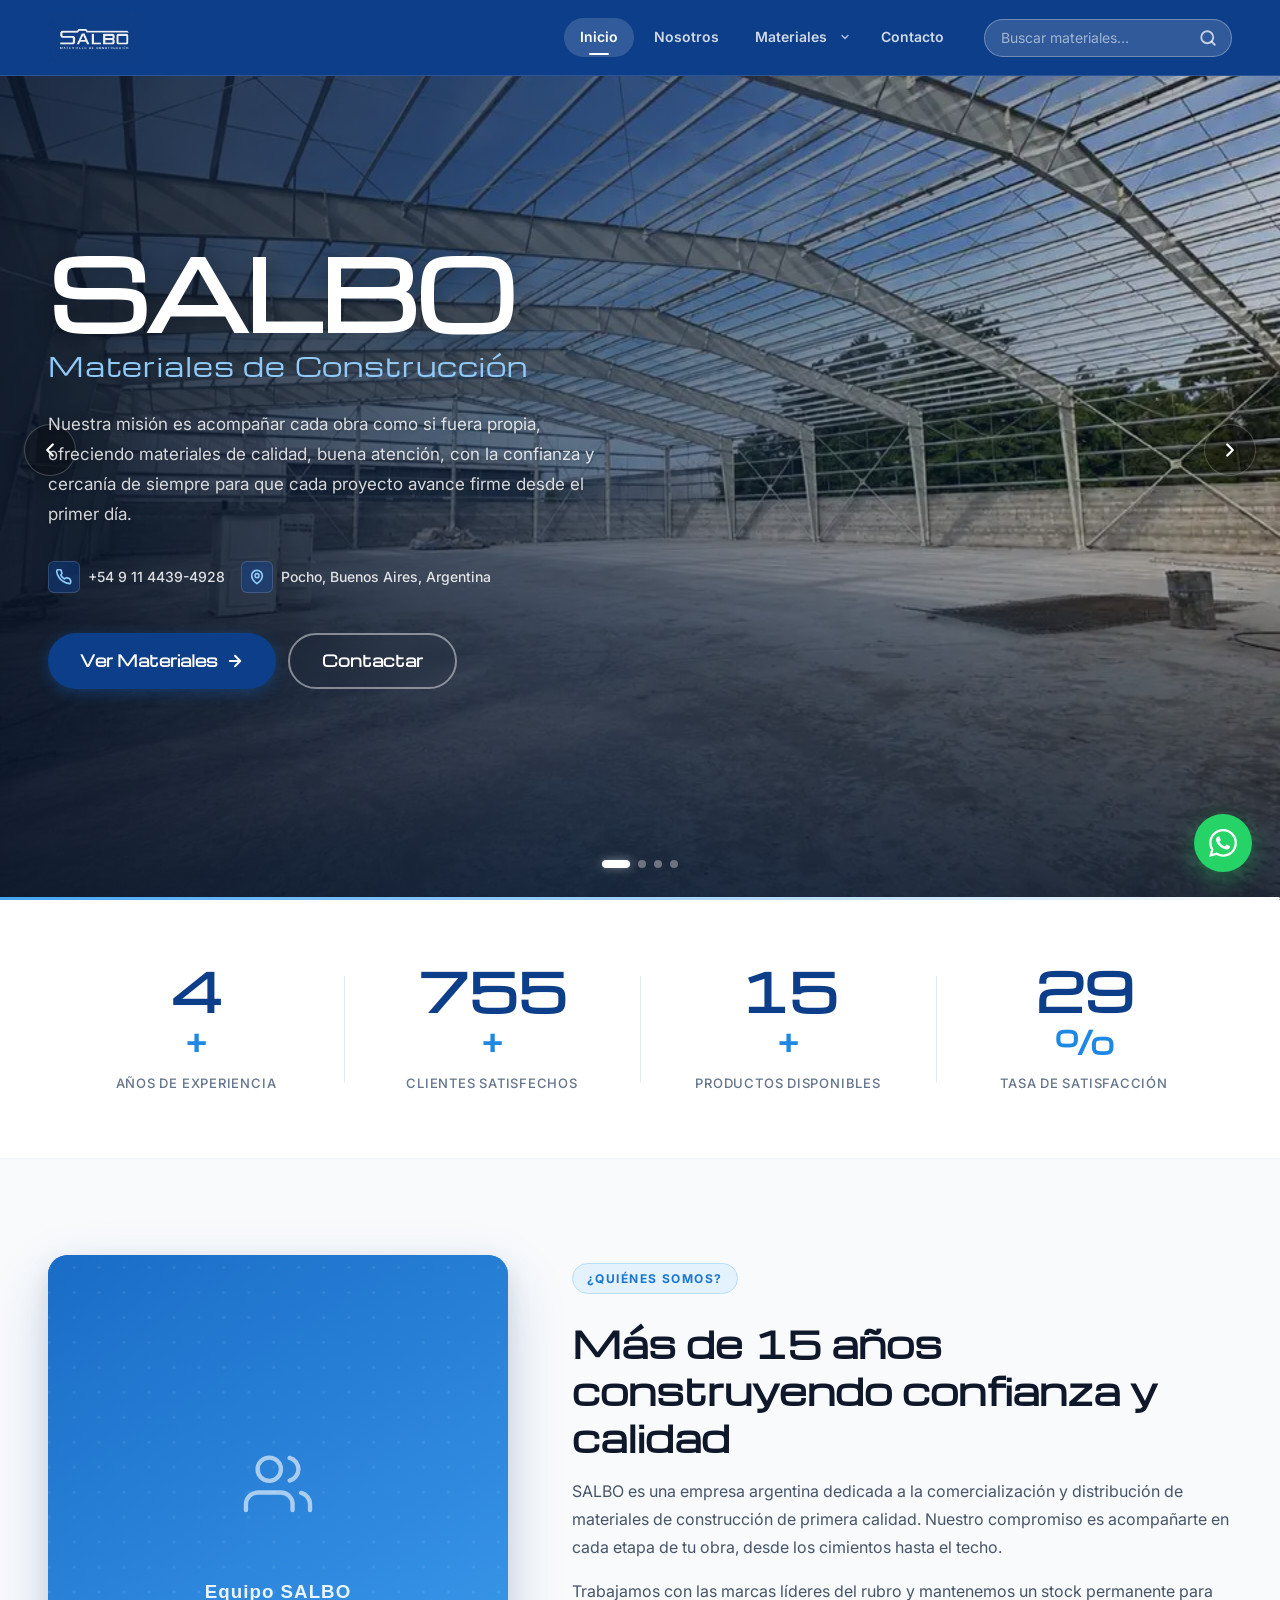
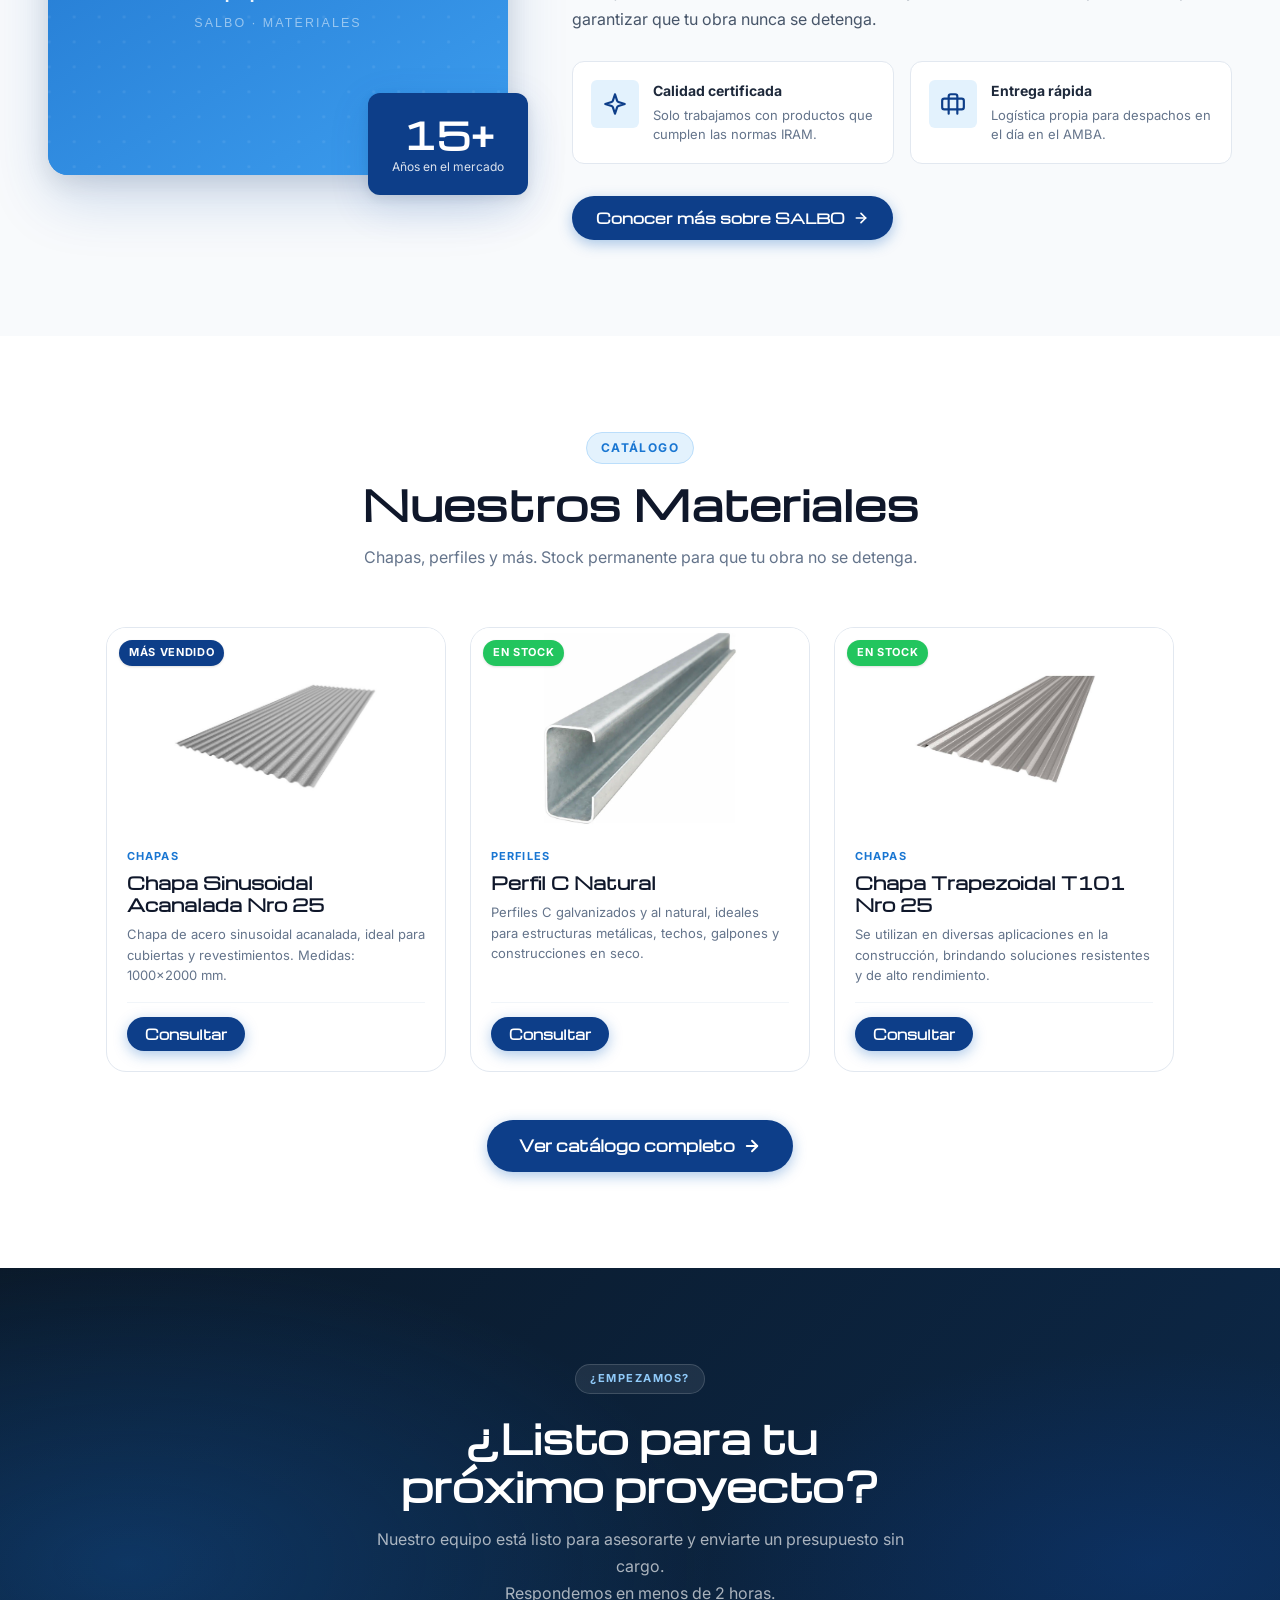
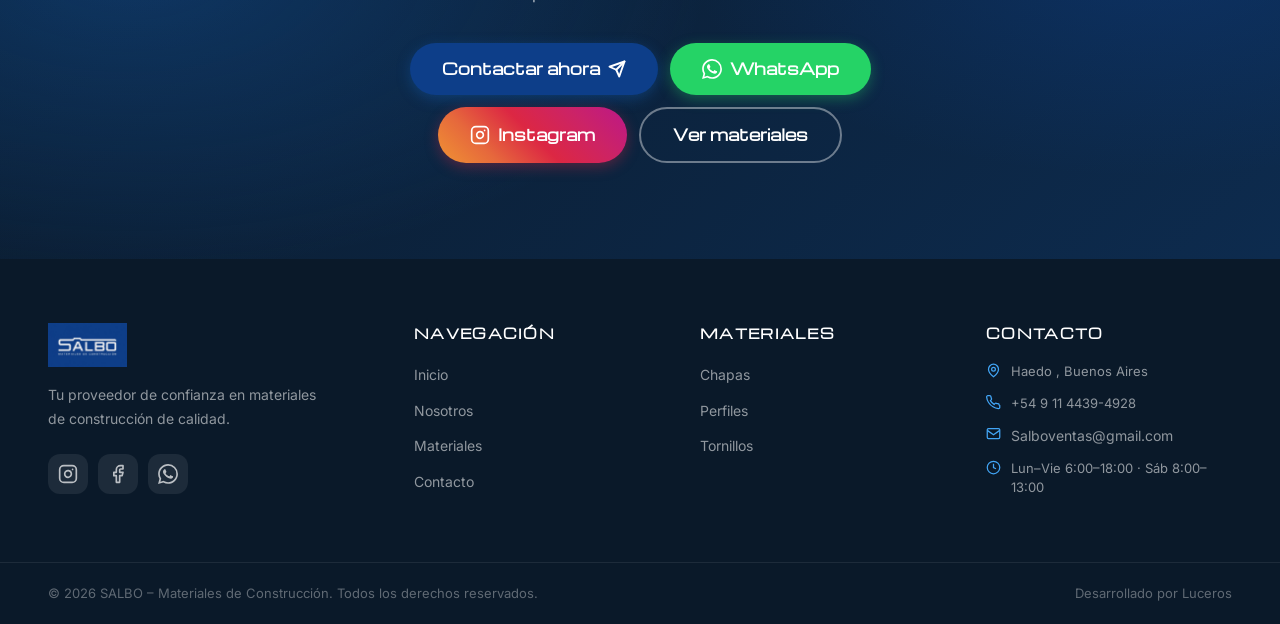
==== index.html @ 76bb0cab "Optimizacion de mensajes" ====
<!DOCTYPE html>
<html lang="es">
<head>
  <meta charset="UTF-8" />
  <meta name="viewport" content="width=device-width, initial-scale=1.0" />
  <meta name="description" content="SALBO Materiales de Construcción – Proveedor confiable de chapas, perfiles, cemento, hierro y más. Calidad, compromiso y entrega rápida en Buenos Aires." />
  <meta name="keywords" content="materiales de construcción, chapas, perfiles, cemento, hierro, pinturas, SALBO" />
  <meta name="author" content="SALBO" />
  <meta property="og:title" content="SALBO – Materiales de Construcción" />
  <meta property="og:description" content="Tu proveedor de confianza para materiales de construcción de calidad." />
  <meta property="og:type" content="website" />
  <title>SALBO – Materiales de Construcción</title>

  <link rel="icon" href="assets/img/SALBO_LOGO_WEB.jpeg" type="image/jpeg" />

  <!-- Google Fonts -->
  <link rel="preconnect" href="https://fonts.googleapis.com" />
  <link rel="preconnect" href="https://fonts.gstatic.com" crossorigin />
  <link href="https://fonts.googleapis.com/css2?family=Inter:wght@300;400;500;600;700;800&family=Poppins:wght@400;500;600;700;800;900&display=swap" rel="stylesheet" />

  <!-- CSS -->
  <link rel="stylesheet" href="assets/css/styles.css?v=2" />
</head>
<body data-page="inicio">

  <!-- Shared header (inyectado por shared.js) -->
  <div id="site-header"></div>

  <!-- ===== HERO ===== -->
  <section class="hero" id="inicio" aria-label="Sección principal">

    <!-- Carousel background -->
    <div class="hc" id="heroCarousel" aria-label="Galería de imágenes" role="region">
      <div class="hc__track" id="hcTrack" aria-live="off"></div>

      <button class="hc__arrow hc__arrow--prev" id="hcPrev" aria-label="Imagen anterior" type="button">
        <svg width="22" height="22" viewBox="0 0 24 24" fill="none" stroke="currentColor" stroke-width="2.5" stroke-linecap="round" stroke-linejoin="round" aria-hidden="true"><path d="m15 18-6-6 6-6"/></svg>
      </button>

      <button class="hc__arrow hc__arrow--next" id="hcNext" aria-label="Siguiente imagen" type="button">
        <svg width="22" height="22" viewBox="0 0 24 24" fill="none" stroke="currentColor" stroke-width="2.5" stroke-linecap="round" stroke-linejoin="round" aria-hidden="true"><path d="m9 18 6-6-6-6"/></svg>
      </button>

      <div class="hc__dots" id="hcDots" role="tablist" aria-label="Seleccionar imagen"></div>

      <div class="hc__progress" aria-hidden="true">
        <div class="hc__progress-bar" id="hcProgressBar"></div>
      </div>
    </div>

    <!-- Hero content -->
    <div class="hero__content">
      <h1 class="hero__title reveal">
        <span class="hero__title-main">SALBO</span>
        <span class="hero__title-sub">Materiales de Construcción</span>
      </h1>

      <p class="hero__desc reveal">
        Nuestra misión es acompañar cada obra como si fuera propia, ofreciendo materiales de calidad, buena atención, con la confianza y cercanía de siempre para que cada proyecto avance firme desde el primer día.
      </p>

      <div class="hero__contact reveal">
        <a href="tel:+5491144394928" class="hero__contact-item" aria-label="Llamar">
          <span class="hero__contact-icon" aria-hidden="true">
            <svg width="16" height="16" viewBox="0 0 24 24" fill="none" stroke="currentColor" stroke-width="2.5" stroke-linecap="round" stroke-linejoin="round"><path d="M22 16.92v3a2 2 0 0 1-2.18 2 19.79 19.79 0 0 1-8.63-3.07A19.5 19.5 0 0 1 4.1 12a19.79 19.79 0 0 1-3.07-8.67A2 2 0 0 1 3 1.17h3a2 2 0 0 1 2 1.72c.127.96.361 1.903.7 2.81a2 2 0 0 1-.45 2.11L7.09 9a16 16 0 0 0 6 6l1.27-1.27a2 2 0 0 1 2.11-.45c.907.339 1.85.573 2.81.7A2 2 0 0 1 21 16z"/></svg>
          </span>
          +54 9 11 4439-4928
        </a>
        <span class="hero__contact-item">
          <span class="hero__contact-icon" aria-hidden="true">
            <svg width="16" height="16" viewBox="0 0 24 24" fill="none" stroke="currentColor" stroke-width="2.5" stroke-linecap="round" stroke-linejoin="round"><path d="M20 10c0 6-8 12-8 12s-8-6-8-12a8 8 0 0 1 16 0Z"/><circle cx="12" cy="10" r="3"/></svg>
          </span>
          Pocho, Buenos Aires, Argentina
        </span>
      </div>

      <div class="hero__ctas reveal">
        <a href="materiales.html" class="btn btn--primary btn--lg">
          Ver Materiales
          <svg width="18" height="18" viewBox="0 0 24 24" fill="none" stroke="currentColor" stroke-width="2.5" stroke-linecap="round" stroke-linejoin="round" aria-hidden="true"><path d="M5 12h14"/><path d="m12 5 7 7-7 7"/></svg>
        </a>
        <a href="contacto.html" class="btn btn--outline btn--lg">Contactar</a>
      </div>
    </div>
  </section>

  <!-- ===== STATS STRIP ===== -->
  <section class="stats" aria-label="Estadísticas">
    <div class="container">
      <div class="stats__grid">
        <div class="stats__item reveal">
          <span class="stats__num" data-count="15">0</span><span class="stats__suffix">+</span>
          <span class="stats__label">Años de experiencia</span>
        </div>
        <div class="stats__item reveal">
          <span class="stats__num" data-count="2500">0</span><span class="stats__suffix">+</span>
          <span class="stats__label">Clientes satisfechos</span>
        </div>
        <div class="stats__item reveal">
          <span class="stats__num" data-count="50">0</span><span class="stats__suffix">+</span>
          <span class="stats__label">Productos disponibles</span>
        </div>
        <div class="stats__item reveal">
          <span class="stats__num" data-count="98">0</span><span class="stats__suffix">%</span>
          <span class="stats__label">Tasa de satisfacción</span>
        </div>
      </div>
    </div>
  </section>

  <!-- ===== SOBRE NOSOTROS (preview) ===== -->
  <section class="about-preview" aria-labelledby="about-preview-title">
    <div class="container">
      <div class="about__content">

        <!-- Image -->
        <div class="about__image reveal">
          <div class="about__img-wrapper">
            <img
              src="assets/img/about.jpg"
              alt="Equipo SALBO trabajando en depósito de materiales"
              loading="lazy"
              class="about__img"
            />
            <div class="about__img-badge">
              <strong>15+</strong>
              <span>Años en el mercado</span>
            </div>
          </div>
        </div>

        <!-- Text -->
        <div class="about__text reveal">
          <span class="section-tag">¿Quiénes somos?</span>
          <h2 class="about__subtitle" id="about-preview-title" style="font-size:clamp(26px,3.5vw,36px);margin-top:12px;">
            Más de 15 años construyendo confianza y calidad
          </h2>
          <p class="about__para">
            SALBO es una empresa argentina dedicada a la comercialización y distribución de materiales de construcción de primera calidad. Nuestro compromiso es acompañarte en cada etapa de tu obra, desde los cimientos hasta el techo.
          </p>
          <p class="about__para">
            Trabajamos con las marcas líderes del rubro y mantenemos un stock permanente para garantizar que tu obra nunca se detenga.
          </p>

          <div class="about__values" style="grid-template-columns:1fr 1fr;margin-top:28px;">
            <div class="value-card reveal">
              <div class="value-card__icon" aria-hidden="true">
                <svg width="26" height="26" viewBox="0 0 24 24" fill="none" stroke="currentColor" stroke-width="2" stroke-linecap="round" stroke-linejoin="round"><path d="m12 3-1.912 5.813a2 2 0 0 1-1.275 1.275L3 12l5.813 1.912a2 2 0 0 1 1.275 1.275L12 21l1.912-5.813a2 2 0 0 1 1.275-1.275L21 12l-5.813-1.912a2 2 0 0 1-1.275-1.275L12 3Z"/></svg>
              </div>
              <div>
                <strong>Calidad certificada</strong>
                <p>Solo trabajamos con productos que cumplen las normas IRAM.</p>
              </div>
            </div>
            <div class="value-card reveal">
              <div class="value-card__icon" aria-hidden="true">
                <svg width="26" height="26" viewBox="0 0 24 24" fill="none" stroke="currentColor" stroke-width="2" stroke-linecap="round" stroke-linejoin="round"><path d="M20 7H4a2 2 0 0 0-2 2v6a2 2 0 0 0 2 2h16a2 2 0 0 0 2-2V9a2 2 0 0 0-2-2Z"/><path d="M16 21V5a2 2 0 0 0-2-2h-4a2 2 0 0 0-2 2v16"/></svg>
              </div>
              <div>
                <strong>Entrega rápida</strong>
                <p>Logística propia para despachos en el día en el AMBA.</p>
              </div>
            </div>
          </div>

          <div style="margin-top:32px;">
            <a href="nosotros.html" class="btn btn--primary btn--md">
              Conocer más sobre SALBO
              <svg width="16" height="16" viewBox="0 0 24 24" fill="none" stroke="currentColor" stroke-width="2.5" stroke-linecap="round" stroke-linejoin="round" aria-hidden="true"><path d="M5 12h14"/><path d="m12 5 7 7-7 7"/></svg>
            </a>
          </div>
        </div>
      </div>
    </div>
  </section>

  <!-- ===== MATERIALES DESTACADOS ===== -->
  <section class="featured" aria-labelledby="featured-title">
    <div class="container">
      <div class="section-header reveal">
        <span class="section-tag">Catálogo</span>
        <h2 class="section-title" id="featured-title">Nuestros Materiales</h2>
        <p class="section-desc">Chapas, perfiles y más. Stock permanente para que tu obra no se detenga.</p>
      </div>

      <div class="materials__grid">

        <!-- Chapa Acanalada N°25 -->
        <article class="mat-card reveal" data-category="Chapas" data-name="Chapa Sinusoidal Acanalada Nro 25" role="listitem">
          <div class="mat-card__img-wrap">
            <img src="assets/img/Chapa_Acanalada_N25.jpeg" alt="Chapa Sinusoidal Acanalada Nro 25" loading="lazy" class="mat-card__img" />
            <span class="mat-card__badge">Más vendido</span>
          </div>
          <div class="mat-card__body">
            <span class="mat-card__category">Chapas</span>
            <h3 class="mat-card__name">Chapa Sinusoidal Acanalada Nro 25</h3>
            <p class="mat-card__desc">Chapa de acero sinusoidal acanalada, ideal para cubiertas y revestimientos. Medidas: 1000×2000 mm.</p>
            <div class="mat-card__footer">
              <button class="btn btn--primary btn--sm mat-card__btn" onclick="openConsult('Chapa Sinusoidal Acanalada Nro 25')">Consultar</button>
            </div>
          </div>
        </article>

        <!-- Perfil C Natural -->
        <article class="mat-card reveal" data-category="Perfiles" data-name="Perfil C Natural" role="listitem">
          <div class="mat-card__img-wrap">
            <img src="assets/img/Perfil_C_Natural.jpeg" alt="Perfiles C al Natural" loading="lazy" class="mat-card__img" />
            <span class="mat-card__badge mat-card__badge--GREEN">EN STOCK</span>
          </div>
          <div class="mat-card__body">
            <span class="mat-card__category">Perfiles</span>
            <h3 class="mat-card__name">Perfil C Natural</h3>
            <p class="mat-card__desc">Perfiles C galvanizados y al natural, ideales para estructuras metálicas, techos, galpones y construcciones en seco.</p>
            <div class="mat-card__footer">
              <button class="btn btn--primary btn--sm mat-card__btn" onclick="openConsult('Perfil C Natural')">Consultar</button>
            </div>
          </div>
        </article>

        <!-- Chapa Trapezoidal T101 -->
        <article class="mat-card reveal" data-category="Chapas" data-name="Chapa Trapezoidal T101 Nro 25" role="listitem">
          <div class="mat-card__img-wrap">
            <img src="assets/img/Chapa_Trapezoidal_T101_Nro25 .jpeg" alt="Chapa Trapezoidal T101 Nro 25" loading="lazy" class="mat-card__img" />
            <span class="mat-card__badge mat-card__badge--GREEN">EN STOCK</span>
          </div>
          <div class="mat-card__body">
            <span class="mat-card__category">Chapas</span>
            <h3 class="mat-card__name">Chapa Trapezoidal T101 Nro 25</h3>
            <p class="mat-card__desc">Se utilizan en diversas aplicaciones en la construcción, brindando soluciones resistentes y de alto rendimiento.</p>
            <div class="mat-card__footer">
              <button class="btn btn--primary btn--sm mat-card__btn" onclick="openConsult('Chapa Trapezoidal T101 Nro 25')">Consultar</button>
            </div>
          </div>
        </article>

      </div>

      <div class="featured__cta-wrap reveal">
        <a href="materiales.html" class="btn btn--primary btn--lg">
          Ver catálogo completo
          <svg width="18" height="18" viewBox="0 0 24 24" fill="none" stroke="currentColor" stroke-width="2.5" stroke-linecap="round" stroke-linejoin="round" aria-hidden="true"><path d="M5 12h14"/><path d="m12 5 7 7-7 7"/></svg>
        </a>
      </div>
    </div>
  </section>

  <!-- ===== CTA BANNER ===== -->
  <section class="cta-banner" aria-labelledby="cta-title">
    <div class="cta-banner__content reveal">
      <span class="cta-banner__tag">¿Empezamos?</span>
      <h2 class="cta-banner__title" id="cta-title">¿Listo para tu próximo proyecto?</h2>
      <p class="cta-banner__desc">
        Nuestro equipo está listo para asesorarte y enviarte un presupuesto sin cargo.<br>
        Respondemos en menos de 2 horas.
      </p>
      <div class="cta-banner__actions">
        <a href="contacto.html" class="btn btn--primary btn--lg">
          Contactar ahora
          <svg width="18" height="18" viewBox="0 0 24 24" fill="none" stroke="currentColor" stroke-width="2.5" stroke-linecap="round" stroke-linejoin="round" aria-hidden="true"><path d="m22 2-7 20-4-9-9-4Z"/><path d="M22 2 11 13"/></svg>
        </a>
        <a href="https://wa.me/5491144394928?text=%C2%A1Hola!%0AGracias%20por%20comunicarte%20con%20*SALBO*%0A%0ASomos%20tu%20proveedor%20de%20materiales%20para%20construcci%C3%B3n%3A%20chapas%2C%20perfiles%2C%20tornillos%20y%20m%C3%A1s.%0A%0AEn%20breve%20te%20respondemos.%0AMientras%20tanto%2C%20pod%C3%A9s%20enviarnos%3A%0A%E2%80%A2%20Material%20que%20necesit%C3%A1s%0A%E2%80%A2%20Medidas%20o%20cantidades%0A%E2%80%A2%20Zona%20de%20entrega%20(Hacemos%20env%C3%ADos)%0A%0A%C2%A1Gracias%20por%20elegirnos!"" target="_blank" rel="noopener noreferrer" class="btn btn--wa btn--lg">
          <svg width="20" height="20" viewBox="0 0 24 24" fill="currentColor" aria-hidden="true"><path d="M17.472 14.382c-.297-.149-1.758-.867-2.03-.967-.273-.099-.471-.148-.67.15-.197.297-.767.966-.94 1.164-.173.199-.347.223-.644.075-.297-.15-1.255-.463-2.39-1.475-.883-.788-1.48-1.761-1.653-2.059-.173-.297-.018-.458.13-.606.134-.133.298-.347.446-.52.149-.174.198-.298.298-.497.099-.198.05-.371-.025-.52-.075-.149-.669-1.612-.916-2.207-.242-.579-.487-.5-.669-.51-.173-.008-.371-.01-.57-.01-.198 0-.52.074-.792.372-.272.297-1.04 1.016-1.04 2.479 0 1.462 1.065 2.875 1.213 3.074.149.198 2.096 3.2 5.077 4.487.709.306 1.262.489 1.694.625.712.227 1.36.195 1.871.118.571-.085 1.758-.719 2.006-1.413.248-.694.248-1.289.173-1.413-.074-.124-.272-.198-.57-.347m-5.421 7.403h-.004a9.87 9.87 0 0 1-5.031-1.378l-.361-.214-3.741.982.998-3.648-.235-.374a9.86 9.86 0 0 1-1.51-5.26c.001-5.45 4.436-9.884 9.888-9.884 2.64 0 5.122 1.03 6.988 2.898a9.825 9.825 0 0 1 2.893 6.994c-.003 5.45-4.437 9.884-9.885 9.884m8.413-18.297A11.815 11.815 0 0 0 12.05 0C5.495 0 .16 5.335.157 11.892c0 2.096.547 4.142 1.588 5.945L.057 24l6.305-1.654a11.882 11.882 0 0 0 5.683 1.448h.005c6.554 0 11.89-5.335 11.893-11.893a11.821 11.821 0 0 0-3.48-8.413Z"/></svg>
          WhatsApp
        </a>
        <a href="https://www.instagram.com/salboestructurasmetalicas/" target="_blank" rel="noopener noreferrer" class="btn btn--ig btn--lg">
          <svg width="20" height="20" viewBox="0 0 24 24" fill="none" stroke="currentColor" stroke-width="2" stroke-linecap="round" stroke-linejoin="round" aria-hidden="true"><rect x="2" y="2" width="20" height="20" rx="5"/><path d="M16 11.37A4 4 0 1 1 12.63 8 4 4 0 0 1 16 11.37z"/><line x1="17.5" y1="6.5" x2="17.51" y2="6.5"/></svg>
          Instagram
        </a>
        <a href="materiales.html" class="btn btn--outline btn--lg">Ver materiales</a>
      </div>
    </div>
  </section>

  <!-- Shared footer (inyectado por shared.js) -->
  <div id="site-footer"></div>

  <!-- ===== MODAL CONSULTA ===== -->
  <div class="modal" id="consultModal" role="dialog" aria-modal="true" aria-labelledby="modalTitle" hidden>
    <div class="modal__backdrop" onclick="closeConsult()"></div>
    <div class="modal__box">
      <button class="modal__close" onclick="closeConsult()" aria-label="Cerrar">✕</button>
      <div class="modal__icon" aria-hidden="true">
        <svg width="32" height="32" viewBox="0 0 24 24" fill="none" stroke="currentColor" stroke-width="2" stroke-linecap="round" stroke-linejoin="round"><path d="M21 15a2 2 0 0 1-2 2H7l-4 4V5a2 2 0 0 1 2-2h14a2 2 0 0 1 2 2z"/></svg>
      </div>
      <h3 class="modal__title" id="modalTitle">Consultar producto</h3>
      <p class="modal__product" id="modalProduct"></p>
      <p class="modal__desc">¿Querés consultar sobre este producto? Escribinos por WhatsApp o completá el formulario de contacto.</p>
      <div class="modal__actions">
        <a href="https://wa.me/5491144394928?text=%C2%A1Hola!%0AGracias%20por%20comunicarte%20con%20*SALBO*%0A%0ASomos%20tu%20proveedor%20de%20materiales%20para%20construcci%C3%B3n%3A%20chapas%2C%20perfiles%2C%20tornillos%20y%20m%C3%A1s.%0A%0AEn%20breve%20te%20respondemos.%0AMientras%20tanto%2C%20pod%C3%A9s%20enviarnos%3A%0A%E2%80%A2%20Material%20que%20necesit%C3%A1s%0A%E2%80%A2%20Medidas%20o%20cantidades%0A%E2%80%A2%20Zona%20de%20entrega%20(Hacemos%20env%C3%ADos)%0A%0A%C2%A1Gracias%20por%20elegirnos!" target="_blank" rel="noopener noreferrer" class="btn btn--wa btn--full">
          <svg width="20" height="20" viewBox="0 0 24 24" fill="currentColor" aria-hidden="true"><path d="M17.472 14.382c-.297-.149-1.758-.867-2.03-.967-.273-.099-.471-.148-.67.15-.197.297-.767.966-.94 1.164-.173.199-.347.223-.644.075-.297-.15-1.255-.463-2.39-1.475-.883-.788-1.48-1.761-1.653-2.059-.173-.297-.018-.458.13-.606.134-.133.298-.347.446-.52.149-.174.198-.298.298-.497.099-.198.05-.371-.025-.52-.075-.149-.669-1.612-.916-2.207-.242-.579-.487-.5-.669-.51-.173-.008-.371-.01-.57-.01-.198 0-.52.074-.792.372-.272.297-1.04 1.016-1.04 2.479 0 1.462 1.065 2.875 1.213 3.074.149.198 2.096 3.2 5.077 4.487.709.306 1.262.489 1.694.625.712.227 1.36.195 1.871.118.571-.085 1.758-.719 2.006-1.413.248-.694.248-1.289.173-1.413-.074-.124-.272-.198-.57-.347m-5.421 7.403h-.004a9.87 9.87 0 0 1-5.031-1.378l-.361-.214-3.741.982.998-3.648-.235-.374a9.86 9.86 0 0 1-1.51-5.26c.001-5.45 4.436-9.884 9.888-9.884 2.64 0 5.122 1.03 6.988 2.898a9.825 9.825 0 0 1 2.893 6.994c-.003 5.45-4.437 9.884-9.885 9.884m8.413-18.297A11.815 11.815 0 0 0 12.05 0C5.495 0 .16 5.335.157 11.892c0 2.096.547 4.142 1.588 5.945L.057 24l6.305-1.654a11.882 11.882 0 0 0 5.683 1.448h.005c6.554 0 11.89-5.335 11.893-11.893a11.821 11.821 0 0 0-3.48-8.413Z"/></svg>
          Consultar por WhatsApp
        </a>
        <a href="contacto.html" class="btn btn--outline btn--full" onclick="closeConsult()">
          Ir al formulario de contacto
        </a>
      </div>
    </div>
  </div>

  <!-- JS -->
  <script src="assets/js/shared.js?v=3" defer></script>
  <script src="assets/js/main.js?v=3" defer></script>
</body>
</html>
---- assets/css/styles.css ----
/* =========================================================
   SALBO – Materiales de Construcción
   styles.css – Design System + Full Layout
   ========================================================= */
@import url('https://fonts.googleapis.com/css2?family=Michroma&display=swap');
/* ── Custom Properties ── */
:root {
  --blue-900: #0A1929;
  --blue-800: #0D2B4E;
  --blue-700: #0D3E89;
  --blue-600: #0D3E89;
  --blue-500: #1976D2;
  --blue-400: #1E88E5;
  --blue-300: #42A5F5;
  --blue-200: #90CAF9;
  --blue-100: #BBDEFB;
  --blue-50:  #E3F2FD;

  --white:    #FFFFFF;
  --gray-50:  #F8FAFC;
  --gray-100: #F1F5F9;
  --gray-200: #E2E8F0;
  --gray-300: #CBD5E1;
  --gray-400: #94A3B8;
  --gray-500: #64748B;
  --gray-600: #475569;
  --gray-700: #334155;
  --gray-800: #1E293B;
  --gray-900: #0F172A;

  --green-500: #22C55E;
  --wa-green:  #25D366;

  --radius-sm:  6px;
  --radius-md:  12px;
  --radius-lg:  20px;
  --radius-xl:  32px;
  --radius-full: 9999px;

  --shadow-sm:  0 1px 3px rgba(0,0,0,.08), 0 1px 2px rgba(0,0,0,.06);
  --shadow-md:  0 4px 16px rgba(13,71,161,.10), 0 2px 6px rgba(0,0,0,.06);
  --shadow-lg:  0 12px 40px rgba(13,71,161,.14), 0 4px 12px rgba(0,0,0,.08);
  --shadow-xl:  0 24px 60px rgba(13,71,161,.18), 0 8px 24px rgba(0,0,0,.10);

  --transition: 0.25s cubic-bezier(0.4,0,0.2,1);
  --transition-slow: 0.45s cubic-bezier(0.4,0,0.2,1);

  --header-h: 76px;
  --container-max: 1280px;
  --container-pad: clamp(16px, 4vw, 48px);

  --font-sans: 'Inter', system-ui, sans-serif;
  --font-display:'Michroma', sans-serif;
}

/* ── Reset & Base ── */
*, *::before, *::after { box-sizing: border-box; margin: 0; padding: 0; }

html {
  scroll-behavior: smooth;
  scroll-padding-top: var(--header-h);
  -webkit-text-size-adjust: 100%;
}

body {
  font-family: var(--font-sans);
  font-size: 16px;
  line-height: 1.6;
  color: var(--gray-700);
  background: var(--white);
  overflow-x: hidden;
}

img, svg { display: block; max-width: 100%; }

a { color: inherit; text-decoration: none; }

ul, ol { list-style: none; }

button { cursor: pointer; font-family: inherit; border: none; background: none; }

input, textarea, select {
  font-family: inherit;
  font-size: inherit;
}

/* ── Container ── */
.container {
  width: 100%;
  max-width: var(--container-max);
  margin-inline: auto;
  padding-inline: var(--container-pad);
}

/* ── Buttons ── */
.btn {
  display: inline-flex;
  align-items: center;
  justify-content: center;
  gap: 8px;
  font-family: var(--font-display);
  font-weight: 600;
  border-radius: var(--radius-full);
  transition: background var(--transition), color var(--transition),
              border-color var(--transition), transform var(--transition),
              box-shadow var(--transition);
  white-space: nowrap;
  cursor: pointer;
}

.btn--sm  { padding: 8px 18px;  font-size: 13px; }
.btn--md  { padding: 11px 24px; font-size: 14px; }
.btn--lg  { padding: 14px 32px; font-size: 15px; }
.btn--full { width: 100%; }

.btn--primary {
  background: var(--blue-600);
  color: var(--white);
  box-shadow: 0 4px 14px rgba(21,101,192,.35);
}
.btn--primary:hover {
  background: var(--blue-500);
  transform: translateY(-2px);
  box-shadow: 0 8px 20px rgba(21,101,192,.45);
}
.btn--primary:active { transform: translateY(0); }

.btn--outline {
  background: transparent;
  color: var(--blue-600);
  border: 2px solid var(--blue-600);
}
.btn--outline:hover {
  background: var(--blue-600);
  color: var(--white);
  transform: translateY(-2px);
}

.btn--wa {
  background: var(--wa-green);
  color: var(--white);
  box-shadow: 0 4px 14px rgba(37,211,102,.35);
}
.btn--wa:hover {
  background: #1ebe5a;
  transform: translateY(-2px);
  box-shadow: 0 8px 20px rgba(37,211,102,.45);
}
.btn--ig {
  background: linear-gradient(45deg, #f09433 0%, #e6683c 25%, #dc2743 50%, #cc2366 75%, #bc1888 100%);
  color: var(--white);
  box-shadow: 0 4px 14px rgba(220,39,67,.35);
}
.btn--ig:hover {
  filter: brightness(1.08);
  transform: translateY(-2px);
  box-shadow: 0 8px 20px rgba(220,39,67,.45);
}

/* ── Section common ── */
.section-header {
  text-align: center;
  max-width: 680px;
  margin-inline: auto;
  margin-bottom: 56px;
}

.section-tag {
  display: inline-block;
  font-size: 12px;
  font-weight: 700;
  letter-spacing: .12em;
  text-transform: uppercase;
  color: var(--blue-500);
  background: var(--blue-50);
  border: 1px solid var(--blue-100);
  padding: 5px 14px;
  border-radius: var(--radius-full);
  margin-bottom: 14px;
}

.section-title {
  font-family: var(--font-display);
  font-size: clamp(28px, 4vw, 42px);
  font-weight: 800;
  color: var(--gray-900);
  line-height: 1.2;
  margin-bottom: 16px;
}

.section-desc {
  font-size: 16px;
  color: var(--gray-500);
  line-height: 1.7;
}

/* ── Reveal animations ── */
.reveal {
  opacity: 0;
  transform: translateY(28px);
  transition: opacity 0.6s ease, transform 0.6s ease;
}
.reveal.visible {
  opacity: 1;
  transform: translateY(0);
}

/* staggered delay helpers */
.reveal:nth-child(2) { transition-delay: .08s; }
.reveal:nth-child(3) { transition-delay: .16s; }
.reveal:nth-child(4) { transition-delay: .24s; }
.reveal:nth-child(5) { transition-delay: .32s; }

/* =========================================================
   HEADER
   ========================================================= */
.header {
  position: fixed;
  top: 0; left: 0; right: 0;
  z-index: 1000;
  height: var(--header-h);
  background: var(--blue-600);
  border-bottom: 1px solid rgba(255,255,255,.12);
  transition: background var(--transition), box-shadow var(--transition), height var(--transition);
}

.header.scrolled {
  background: var(--blue-700);
  box-shadow: 0 4px 20px rgba(10,25,41,.35);
  height: 64px;
}

.header__container {
  display: flex;
  align-items: center;
  gap: 24px;
  height: 100%;
  max-width: var(--container-max);
  margin-inline: auto;
  padding-inline: var(--container-pad);
}

/* Logo */
.header__logo {
  display: flex;
  align-items: center;
  flex-shrink: 0;
  text-decoration: none;
}

.header__logo-img {
  height: 52px;
  width: auto;
  object-fit: contain;
  display: block;
  transition: opacity var(--transition);
}
.header__logo-img:hover { opacity: .85; }

.header.scrolled .header__logo-img { height: 44px; }

/* Nav */
.header__nav { margin-left: auto; }

.nav__list {
  display: flex;
  gap: 4px;
  list-style: none;
}

.nav__link {
  display: block;
  padding: 8px 16px;
  font-size: 14px;
  font-weight: 600;
  color: rgba(255,255,255,.8);
  border-radius: var(--radius-full);
  transition: color var(--transition), background var(--transition);
  position: relative;
}

.nav__link::after {
  content: '';
  position: absolute;
  bottom: 2px; left: 50%;
  transform: translateX(-50%) scaleX(0);
  width: 20px; height: 2px;
  background: var(--white);
  border-radius: 2px;
  transition: transform var(--transition);
}

.nav__link:hover,
.nav__link.active {
  color: var(--white);
  background: rgba(255,255,255,.15);
}

.nav__link:hover::after,
.nav__link.active::after {
  transform: translateX(-50%) scaleX(1);
}

/* Search */
.header__search { flex-shrink: 0; }

.search-form {
  display: flex;
  align-items: center;
  background: rgba(255,255,255,.15);
  border: 1.5px solid rgba(255,255,255,.3);
  border-radius: var(--radius-full);
  overflow: hidden;
  transition: border-color var(--transition), box-shadow var(--transition), background var(--transition);
}

.search-form:focus-within {
  background: rgba(255,255,255,.22);
  border-color: rgba(255,255,255,.6);
  box-shadow: 0 0 0 3px rgba(255,255,255,.12);
}

.search-form__input {
  border: none;
  background: transparent;
  outline: none;
  padding: 9px 16px;
  font-size: 14px;
  color: var(--white);
  width: 200px;
  transition: width var(--transition);
}
.search-form__input::placeholder { color: rgba(255,255,255,.55); }
.search-form__input:focus { width: 260px; }

.search-form__btn {
  padding: 9px 14px;
  color: rgba(255,255,255,.7);
  background: none;
  transition: color var(--transition);
}
.search-form:focus-within .search-form__btn { color: var(--white); }

/* =========================================================
   NAV DROPDOWN
   ========================================================= */

/* Cada <li> del nav puede contener un dropdown */
.nav__list > li  { position: relative; }
.nav__item       { position: relative; }

/* Grupo: link + botón chevron */
.nav__link-group {
  display: inline-flex;
  align-items: center;
  border-radius: var(--radius-full);
  overflow: hidden;
  transition: background var(--transition);
}

.nav__link-group .nav__link {
  border-radius: 0;   /* el radio lo da el grupo */
  padding-right: 6px;
}

/* Botón chevron */
.nav__dropdown-toggle {
  display: flex;
  align-items: center;
  justify-content: center;
  width: 28px;
  padding: 0 6px 0 2px;
  align-self: stretch;
  background: transparent;
  color: rgba(255,255,255,.7);
  border: none;
  cursor: pointer;
  transition: color var(--transition), background var(--transition);
}
.nav__dropdown-toggle:hover { color: var(--white); }

/* Rotar chevron cuando el dropdown está visible */
.nav__item--has-dropdown:hover .nav__chevron,
.nav__item--has-dropdown:focus-within .nav__chevron,
.nav__item--has-dropdown.is-open .nav__chevron {
  transform: rotate(180deg);
}
.nav__chevron { transition: transform .22s ease; display: block; }

/* Hover en el grupo completo → resaltar como los otros links */
.nav__link-group:hover,
.nav__item--has-dropdown:focus-within .nav__link-group {
  background: rgba(255,255,255,.15);
}
.nav__link-group:hover .nav__link,
.nav__link-group:hover .nav__dropdown-toggle {
  color: var(--white);
}

/* ── Dropdown panel ── */
.nav__dropdown {
  position: absolute;
  top: calc(100% + 8px);
  left: 50%;
  transform: translateX(-50%) translateY(-6px);
  min-width: 210px;
  background: var(--white);
  border: 1px solid var(--gray-200);
  border-radius: var(--radius-md);
  box-shadow: var(--shadow-lg);
  padding: 6px 0;
  list-style: none;
  /* Oculto por defecto */
  opacity: 0;
  visibility: hidden;
  pointer-events: none;
  transition: opacity .2s ease, transform .2s ease, visibility 0s .2s;
  z-index: 500;
}

/* Triángulo decorativo */
.nav__dropdown::before {
  content: '';
  position: absolute;
  top: -7px; left: 50%;
  transform: translateX(-50%);
  border: 7px solid transparent;
  border-top: none;
  border-bottom-color: var(--gray-200);
}
.nav__dropdown::after {
  content: '';
  position: absolute;
  top: -5px; left: 50%;
  transform: translateX(-50%);
  border: 6px solid transparent;
  border-top: none;
  border-bottom-color: var(--white);
}

/* Mostrar en hover, focus-within o clase .is-open (mobile JS) */
.nav__item--has-dropdown:hover .nav__dropdown,
.nav__item--has-dropdown:focus-within .nav__dropdown,
.nav__item--has-dropdown.is-open .nav__dropdown {
  opacity: 1;
  visibility: visible;
  pointer-events: auto;
  transform: translateX(-50%) translateY(0);
  transition: opacity .2s ease, transform .2s ease, visibility 0s 0s;
}

/* Items del dropdown */
.nav__dropdown-link {
  display: flex;
  align-items: center;
  gap: 10px;
  padding: 10px 18px;
  font-size: 13.5px;
  font-weight: 500;
  color: var(--gray-700);
  white-space: nowrap;
  text-decoration: none;
  transition: background .15s ease, color .15s ease;
}
.nav__dropdown-link:hover {
  background: var(--blue-50);
  color: var(--blue-600);
}
.nav__dropdown-link svg { color: var(--blue-500); flex-shrink: 0; }

/* Primer item "Todos" — destacado */
.nav__dropdown li:first-child .nav__dropdown-link {
  font-weight: 600;
  color: var(--blue-700);
}
.nav__dropdown li:first-child .nav__dropdown-link:hover {
  background: var(--blue-50);
}

/* Separador */
.nav__dropdown-divider {
  height: 1px;
  background: var(--gray-100);
  margin: 4px 0;
  padding: 0;
}

/* ── Mobile: dropdown inline ── */
@media (max-width: 768px) {

  .nav__dropdown {
    position: static;
    transform: none !important;
    box-shadow: none;
    border: none;
    border-radius: 0;
    background: var(--gray-100);
    padding: 0;
    opacity: 1;
    visibility: visible;
    pointer-events: auto;
    display: none; /* oculto hasta que JS ponga .is-open */
    transition: none;
  }
  .nav__dropdown::before,
  .nav__dropdown::after { display: none; }

  /* Mostrar cuando el item tiene .is-open */
  .nav__item--has-dropdown.is-open .nav__dropdown { display: block; }

  /* El hover del escritorio no debe afectar mobile */
  .nav__item--has-dropdown:hover .nav__dropdown { display: none; }
  .nav__item--has-dropdown.is-open .nav__dropdown { display: block !important; }

  /* Link group en mobile */
  .nav__link-group {
    display: flex;
    width: 100%;
    border-radius: 0;
    overflow: visible;
  }
  .nav__link-group .nav__link {
    flex: 1;
    padding: 14px var(--container-pad);
    font-size: 16px;
    color: var(--gray-700);
    border-radius: 0;
  }
  .nav__link-group:hover,
  .nav__item--has-dropdown:focus-within .nav__link-group {
    background: transparent;
  }
  .nav__link-group:hover .nav__link { color: var(--blue-600); }

  /* Botón chevron mobile */
  .nav__dropdown-toggle {
    width: 54px;
    min-height: 48px;
    color: var(--gray-400);
    border-left: 1px solid var(--gray-200);
    border-radius: 0;
    padding: 0;
  }
  .nav__dropdown-toggle:hover,
  .nav__item--has-dropdown.is-open .nav__dropdown-toggle {
    background: var(--blue-50);
    color: var(--blue-600);
  }
  .nav__item--has-dropdown.is-open .nav__chevron { transform: rotate(180deg); }
  .nav__item--has-dropdown:hover .nav__chevron  { transform: none; }
  .nav__item--has-dropdown.is-open .nav__chevron { transform: rotate(180deg) !important; }

  /* Items del dropdown mobile */
  .nav__dropdown-link {
    padding: 13px calc(var(--container-pad) + 20px);
    font-size: 14px;
    color: var(--gray-600);
    border-top: 1px solid var(--gray-200);
  }
  .nav__dropdown li:first-child .nav__dropdown-link {
    color: var(--blue-600);
  }
  .nav__dropdown-divider { display: none; }
}

/* Hamburger */
.header__hamburger {
  display: none;
  flex-direction: column;
  gap: 5px;
  padding: 8px;
  margin-left: auto;
  border-radius: var(--radius-sm);
  transition: background var(--transition);
}
.header__hamburger:hover { background: rgba(255,255,255,.15); }

.hamburger__line {
  display: block;
  width: 22px; height: 2px;
  background: var(--white);
  border-radius: 2px;
  transition: transform var(--transition), opacity var(--transition);
}

.header__hamburger.open .hamburger__line:nth-child(1) { transform: translateY(7px) rotate(45deg); }
.header__hamburger.open .hamburger__line:nth-child(2) { opacity: 0; transform: scaleX(0); }
.header__hamburger.open .hamburger__line:nth-child(3) { transform: translateY(-7px) rotate(-45deg); }

/* =========================================================
   HERO
   ========================================================= */
.hero {
  position: relative;
  min-height: 100svh;
  display: flex;
  align-items: center;
  padding-top: var(--header-h);
  overflow: hidden;
}

/* ── Hero content (sobre el carrusel) ── */
.hero__content {
  position: relative;
  z-index: 10;
  max-width: var(--container-max);
  margin-inline: auto;
  padding-inline: var(--container-pad);
  padding-block: 80px 120px;
  width: 100%;
}

/* Badge "Empresa líder" */
.hero__badge {
  display: inline-flex;
  align-items: center;
  gap: 8px;
  font-size: 12px;
  font-weight: 700;
  letter-spacing: .1em;
  text-transform: uppercase;
  color: var(--blue-200);
  background: rgba(13,71,161,.45);
  border: 1px solid rgba(144,202,249,.3);
  padding: 7px 16px;
  border-radius: var(--radius-full);
  margin-bottom: 24px;
  box-shadow: 0 4px 16px rgba(0,0,0,.2);
  transition: background var(--transition), border-color var(--transition);
}
.hero__badge:hover {
  background: rgba(13,71,161,.6);
  border-color: rgba(144,202,249,.5);
}

.hero__badge-dot {
  width: 7px; height: 7px;
  background: var(--blue-300);
  border-radius: 50%;
  box-shadow: 0 0 8px var(--blue-300);
  animation: pulse-dot 2s ease-in-out infinite;
}

@keyframes pulse-dot {
  0%, 100% { opacity: 1; transform: scale(1);   box-shadow: 0 0 8px  var(--blue-300); }
  50%       { opacity: .7; transform: scale(1.3); box-shadow: 0 0 16px var(--blue-300); }
}

.hero__title {
  display: flex;
  flex-direction: column;
  margin-bottom: 24px;
}

.hero__title-main {
  font-family: var(--font-display);
  font-size: clamp(52px, 8vw, 96px);
  font-weight: 900;
  color: var(--white);
  line-height: .92;
  letter-spacing: -3px;
  text-shadow: 0 4px 32px rgba(0,0,0,.4);
}

.hero__title-sub {
  font-family: var(--font-display);
  font-size: clamp(17px, 2.8vw, 26px);
  font-weight: 400;
  color: var(--blue-200);
  letter-spacing: .04em;
  margin-top: 10px;
}

.hero__desc {
  max-width: 560px;
  font-size: clamp(15px, 1.7vw, 17px);
  color: rgba(255,255,255,.82);
  line-height: 1.75;
  margin-bottom: 32px;
  text-shadow: 0 1px 4px rgba(0,0,0,.2);
}

/* Contacto strip */
.hero__contact {
  display: flex;
  flex-wrap: wrap;
  gap: 16px;
  margin-bottom: 40px;
}

.hero__contact-item {
  display: flex;
  align-items: center;
  gap: 8px;
  font-size: 14px;
  font-weight: 500;
  color: rgba(255,255,255,.85);
  transition: color var(--transition);
}
.hero__contact-item:hover { color: var(--white); }

.hero__contact-icon {
  display: flex;
  align-items: center;
  justify-content: center;
  width: 32px; height: 32px;
  background: rgba(13,71,161,.4);
  border-radius: var(--radius-sm);
  color: var(--blue-200);
  flex-shrink: 0;
  border: 1px solid rgba(255,255,255,.15);
  transition: background var(--transition);
}
.hero__contact-item:hover .hero__contact-icon {
  background: rgba(255,255,255,.18);
}

/* CTAs */
.hero__ctas {
  display: flex;
  flex-wrap: wrap;
  gap: 12px;
}

.hero__ctas .btn--outline {
  color: var(--white);
  border-color: rgba(255,255,255,.45);
  backdrop-filter: blur(8px);
}
.hero__ctas .btn--outline:hover {
  background: rgba(255,255,255,.15);
  border-color: var(--white);
  color: var(--white);
}

/* Scroll hint */
.hero__scroll-hint {
  position: absolute;
  bottom: 36px; left: 50%;
  transform: translateX(-50%);
  display: flex;
  flex-direction: column;
  align-items: center;
  gap: 8px;
  color: rgba(255,255,255,.45);
  font-size: 10px;
  letter-spacing: .15em;
  text-transform: uppercase;
  z-index: 10;
}

.hero__scroll-arrow {
  width: 20px; height: 30px;
  border: 1.5px solid rgba(255,255,255,.25);
  border-radius: 12px;
  position: relative;
}
.hero__scroll-arrow::after {
  content: '';
  position: absolute;
  top: 5px; left: 50%;
  transform: translateX(-50%);
  width: 3px; height: 7px;
  background: rgba(255,255,255,.5);
  border-radius: 3px;
  animation: scroll-bounce 2s ease-in-out infinite;
}
@keyframes scroll-bounce {
  0%, 100% { transform: translateX(-50%) translateY(0); opacity: 1; }
  80%       { transform: translateX(-50%) translateY(9px); opacity: 0; }
}

/* =========================================================
   HERO CAROUSEL  (.hc = hero-carousel, prefijo corto)
   ========================================================= */

/* Contenedor – ocupa todo el fondo del hero */
.hc {
  position: absolute;
  inset: 0;
  z-index: 0;
  overflow: hidden;
}

/* ── Track: posiciona los slides apilados ── */
.hc__track {
  position: relative;
  width: 100%; height: 100%;
}

/* ── Slide individual ── */
.hc__slide {
  position: absolute;
  inset: 0;
  opacity: 0;
  /* Fade crossfade principal */
  transition: opacity 1s cubic-bezier(0.4, 0, 0.2, 1);
  will-change: opacity, transform;
  overflow: hidden;
}

/* Slide activo */
.hc__slide.is-active {
  opacity: 1;
  z-index: 2;
}

/* Slide que está saliendo (para crossfade limpio) */
.hc__slide.is-leaving {
  opacity: 0;
  z-index: 1;
}

/* ── Imagen del slide ── */
.hc__img {
  width: 100%; height: 100%;
  object-fit: cover;
  object-position: center;
  display: block;
  /* Ken Burns base – se anula en el slide activo */
  transform: scale(1.08);
  transition: transform 0s;
}

/* Ken Burns en slide activo: zoom suave */
.hc__slide.is-active .hc__img {
  transform: scale(1);
  transition: transform 15s cubic-bezier(0.25, 0.46, 0.45, 0.94);
}

/* ── Overlay degradado por slide ──
   Gradient izquierda→derecha para que el texto izquierdo sea legible
   + degradado inferior para el área de dots/barra */
.hc__overlay {
  position: absolute;
  inset: 0;
  background:
    linear-gradient(
      to right,
      rgba(8, 20, 40, 0.88)  0%,
      rgba(10, 30, 60, 0.62) 45%,
      rgba(8, 20, 40, 0.25)  100%
    ),
    linear-gradient(
      to top,
      rgba(8, 20, 40, 0.65) 0%,
      transparent 35%
    );
  pointer-events: none;
}

/* ── Etiqueta del slide ── */
.hc__label {
  position: absolute;
  bottom: 80px; right: 40px;
  z-index: 4;
  font-family: var(--font-display);
  font-size: 12px;
  font-weight: 600;
  letter-spacing: .12em;
  text-transform: uppercase;
  color: rgba(255,255,255,.85);
  background: rgba(0,0,0,.40);
  border: 1px solid rgba(255,255,255,.18);
  padding: 8px 16px;
  border-radius: var(--radius-full);
  opacity: 0;
  transform: translateY(6px);
  transition: opacity .5s .3s ease, transform .5s .3s ease;
  pointer-events: none;
}
.hc__slide.is-active .hc__label {
  opacity: 1;
  transform: translateY(0);
}

/* ── Flechas de navegación ── */
.hc__arrow {
  position: absolute;
  top: 50%; z-index: 20;
  transform: translateY(-50%);
  background: rgba(0,0,0,.35);
  border: 1px solid rgba(255,255,255,.22);
  color: var(--white);
  width: 52px; height: 52px;
  border-radius: 50%;
  display: flex;
  align-items: center;
  justify-content: center;
  cursor: pointer;
  transition:
    background var(--transition),
    border-color var(--transition),
    transform var(--transition),
    box-shadow var(--transition);
  box-shadow: 0 4px 20px rgba(0,0,0,.3);
}

.hc__arrow:hover {
  background: rgba(255,255,255,.22);
  border-color: rgba(255,255,255,.45);
  box-shadow: 0 8px 28px rgba(0,0,0,.35);
}

.hc__arrow:active { transform: translateY(-50%) scale(.93); }

.hc__arrow--prev { left: 24px; }
.hc__arrow--next { right: 24px; }

/* Hover: desplazar icono internamente */
.hc__arrow--prev:hover svg { transform: translateX(-2px); }
.hc__arrow--next:hover svg { transform: translateX(2px); }
.hc__arrow svg { transition: transform var(--transition); }

/* ── Puntos de navegación ── */
.hc__dots {
  position: absolute;
  bottom: 32px; left: 50%;
  transform: translateX(-50%);
  z-index: 20;
  display: flex;
  gap: 8px;
  align-items: center;
}

.hc__dot {
  width: 8px; height: 8px;
  border-radius: 50%;
  background: rgba(255,255,255,.35);
  border: none;
  cursor: pointer;
  padding: 0;
  transition:
    background var(--transition),
    transform var(--transition),
    width var(--transition);
}

.hc__dot:hover {
  background: rgba(255,255,255,.65);
  transform: scale(1.2);
}

/* Punto activo: se alarga como píldora */
.hc__dot.is-active {
  width: 28px;
  border-radius: 4px;
  background: var(--white);
  box-shadow: 0 0 10px rgba(255,255,255,.4);
}

/* ── Contador de slides ── */
.hc__counter {
  position: absolute;
  bottom: 36px; right: 80px;
  z-index: 20;
  font-family: var(--font-display);
  font-size: 12px;
  font-weight: 600;
  color: rgba(255,255,255,.6);
  letter-spacing: .05em;
  display: flex;
  align-items: center;
  gap: 2px;
}

.hc__counter-sep {
  margin-inline: 3px;
  opacity: .4;
}

#hcCurrent {
  color: var(--white);
  font-size: 15px;
}

/* ── Barra de progreso ── */
.hc__progress {
  position: absolute;
  bottom: 0; left: 0; right: 0;
  height: 3px;
  background: rgba(255,255,255,.12);
  z-index: 20;
  overflow: hidden;
}

.hc__progress-bar {
  height: 100%;
  width: 0%;
  background: linear-gradient(to right, var(--blue-300), var(--white));
  border-radius: 0 2px 2px 0;
  /* La animación se controla desde JS con CSS custom property */
  transition: width linear;
  box-shadow: 0 0 8px rgba(144,202,249,.6);
}

/* ── Responsive del carrusel ── */
@media (max-width: 768px) {
  .hc__arrow {
    width: 42px; height: 42px;
  }
  .hc__arrow--prev { left: 12px; }
  .hc__arrow--next { right: 12px; }
  .hc__label { bottom: 60px; right: 16px; font-size: 11px; }
  .hc__counter { right: 56px; bottom: 32px; }
}

@media (max-width: 480px) {
  .hc__arrow { display: none; } /* En móvil muy chico solo dots */
  .hc__counter { display: none; }
}

/* ── Reducir movimiento ── */
@media (prefers-reduced-motion: reduce) {
  .hc__slide { transition-duration: .01ms; }
  .hc__slide.is-active .hc__img { transition-duration: .01ms; }
  .hc__progress-bar { transition: none; }
}

/* =========================================================
   STATS STRIP
   ========================================================= */
.stats {
  background: var(--white);
  border-bottom: 1px solid var(--gray-100);
  padding-block: 40px;
}

.stats__grid {
  display: flex;
  flex-wrap: wrap;
  gap: 0;
  justify-content: center;
}

.stats__item {
  flex: 1 1 180px;
  display: flex;
  flex-direction: column;
  align-items: center;
  text-align: center;
  padding: 24px 20px;
  position: relative;
}

.stats__item + .stats__item::before {
  content: '';
  position: absolute;
  left: 0; top: 20%; bottom: 20%;
  width: 1px;
  background: var(--gray-200);
}

.stats__num {
  font-family: var(--font-display);
  font-size: clamp(36px, 5vw, 52px);
  font-weight: 800;
  color: var(--blue-600);
  line-height: 1;
}

.stats__suffix {
  font-family: var(--font-display);
  font-size: clamp(24px, 3vw, 32px);
  font-weight: 700;
  color: var(--blue-400);
}

.stats__label {
  font-size: 13px;
  color: var(--gray-500);
  font-weight: 500;
  margin-top: 6px;
  text-transform: uppercase;
  letter-spacing: .06em;
}

/* =========================================================
   NOSOTROS
   ========================================================= */
.about {
  padding-block: 96px;
  background: var(--gray-50);
}

.about__content {
  display: flex;
  gap: 64px;
  align-items: flex-start;
}

/* Image */
.about__image { flex: 0 0 460px; }

.about__img-wrapper {
  position: relative;
  border-radius: var(--radius-lg);
  overflow: visible;
}

.about__img {
  width: 100%;
  height: 520px;
  object-fit: cover;
  border-radius: var(--radius-lg);
  box-shadow: var(--shadow-xl);
  transition: transform var(--transition-slow);
}
.about__img-wrapper:hover .about__img { transform: scale(1.02); }

.about__img-badge {
  position: absolute;
  bottom: -20px; right: -20px;
  background: var(--blue-600);
  color: var(--white);
  border-radius: var(--radius-md);
  padding: 20px 24px;
  text-align: center;
  box-shadow: var(--shadow-lg);
  line-height: 1.2;
}
.about__img-badge strong {
  display: block;
  font-family: var(--font-display);
  font-size: 36px;
  font-weight: 800;
}
.about__img-badge span { font-size: 12px; opacity: .85; }

/* Text */
.about__text { flex: 1; padding-top: 8px; }

.about__subtitle {
  font-family: var(--font-display);
  font-size: clamp(22px, 2.5vw, 28px);
  font-weight: 700;
  color: var(--gray-900);
  margin-bottom: 16px;
  line-height: 1.3;
}

.about__para {
  color: var(--gray-600);
  line-height: 1.75;
  margin-bottom: 16px;
}

.about__values {
  display: grid;
  grid-template-columns: 1fr 1fr;
  gap: 16px;
  margin-top: 32px;
}

.value-card {
  display: flex;
  gap: 14px;
  align-items: flex-start;
  background: var(--white);
  border: 1px solid var(--gray-200);
  border-radius: var(--radius-md);
  padding: 18px;
  transition: border-color var(--transition), box-shadow var(--transition), transform var(--transition);
}

.value-card:hover {
  border-color: var(--blue-200);
  box-shadow: var(--shadow-md);
  transform: translateY(-3px);
}

.value-card__icon {
  width: 48px; height: 48px;
  display: flex;
  align-items: center;
  justify-content: center;
  background: var(--blue-50);
  color: var(--blue-600);
  border-radius: var(--radius-sm);
  flex-shrink: 0;
  transition: background var(--transition), color var(--transition);
}
.value-card:hover .value-card__icon {
  background: var(--blue-600);
  color: var(--white);
}

.value-card strong {
  display: block;
  font-size: 14px;
  font-weight: 700;
  color: var(--gray-800);
  margin-bottom: 4px;
}

.value-card p {
  font-size: 13px;
  color: var(--gray-500);
  line-height: 1.5;
}

/* =========================================================
   MATERIALS
   ========================================================= */
.materials {
  padding-block: 96px;
  background: var(--white);
}

/* Inline search */
.materials__search {
  max-width: 540px;
  margin-inline: auto;
  margin-bottom: 32px;
}

.mat-search-wrapper {
  display: flex;
  align-items: center;
  gap: 0;
  background: var(--gray-50);
  border: 1.5px solid var(--gray-200);
  border-radius: var(--radius-full);
  padding: 4px 4px 4px 16px;
  transition: border-color var(--transition), box-shadow var(--transition);
}

.mat-search-wrapper:focus-within {
  border-color: var(--blue-400);
  box-shadow: 0 0 0 3px rgba(21,101,192,.12);
  background: var(--white);
}

.mat-search-wrapper > svg {
  color: var(--gray-400);
  flex-shrink: 0;
  transition: color var(--transition);
}
.mat-search-wrapper:focus-within > svg { color: var(--blue-500); }

.mat-search-input {
  flex: 1;
  border: none;
  background: transparent;
  outline: none;
  padding: 10px 12px;
  font-size: 15px;
  color: var(--gray-700);
}
.mat-search-input::placeholder { color: var(--gray-400); }

.mat-search-clear {
  padding: 8px 14px;
  color: var(--gray-400);
  font-size: 14px;
  border-radius: var(--radius-full);
  transition: color var(--transition), background var(--transition);
}
.mat-search-clear:hover { color: var(--gray-700); background: var(--gray-200); }

.mat-search-count {
  text-align: center;
  margin-top: 8px;
  font-size: 13px;
  color: var(--gray-400);
  min-height: 20px;
}

/* Filter pills */
.materials__filters {
  display: flex;
  flex-wrap: wrap;
  gap: 8px;
  justify-content: center;
  margin-bottom: 48px;
}

.filter-pill {
  padding: 8px 20px;
  font-size: 13px;
  font-weight: 600;
  color: var(--gray-500);
  background: var(--gray-100);
  border: 1.5px solid transparent;
  border-radius: var(--radius-full);
  cursor: pointer;
  transition: all var(--transition);
}

.filter-pill:hover {
  color: var(--blue-600);
  background: var(--blue-50);
  border-color: var(--blue-200);
}

.filter-pill.active {
  color: var(--white);
  background: var(--blue-600);
  border-color: var(--blue-600);
  box-shadow: 0 4px 12px rgba(21,101,192,.3);
}

/* Grid */
.materials__grid {
  display: flex;
  flex-wrap: wrap;
  gap: 24px;
  justify-content: center;
}

/* Card */
.mat-card {
  flex: 0 1 340px;
  background: var(--white);
  border: 1px solid var(--gray-200);
  border-radius: var(--radius-lg);
  overflow: hidden;
  transition: border-color var(--transition), box-shadow var(--transition), transform var(--transition);
  display: flex;
  flex-direction: column;
}

.mat-card:hover {
  border-color: var(--blue-200);
  box-shadow: var(--shadow-lg);
  transform: translateY(-6px);
}

.mat-card.hidden { display: none; }

.mat-card__img-wrap {
  position: relative;
  overflow: hidden;
  height: 200px;
  background: var(--white);
}

.mat-card__img {
  width: 100%; height: 100%;
  object-fit: contain;
  transition: transform var(--transition-slow);
}

.mat-card:hover .mat-card__img { transform: scale(1.04); }

.mat-card__badge {
  position: absolute;
  top: 12px; left: 12px;
  background: var(--blue-600);
  color: var(--white);
  font-size: 11px;
  font-weight: 700;
  letter-spacing: .06em;
  text-transform: uppercase;
  padding: 4px 10px;
  border-radius: var(--radius-full);
  box-shadow: var(--shadow-sm);
}

.mat-card__badge--GREEN { background: var(--green-500); }

.mat-card__body {
  padding: 20px;
  display: flex;
  flex-direction: column;
  flex: 1;
}

.mat-card__category {
  font-size: 11px;
  font-weight: 700;
  letter-spacing: .1em;
  text-transform: uppercase;
  color: var(--blue-500);
  margin-bottom: 6px;
}

.mat-card__name {
  font-family: var(--font-display);
  font-size: 17px;
  font-weight: 700;
  color: var(--gray-900);
  margin-bottom: 8px;
  line-height: 1.3;
}

.mat-card__desc {
  font-size: 13px;
  color: var(--gray-500);
  line-height: 1.6;
  flex: 1;
  margin-bottom: 16px;
}

.mat-card__footer {
  display: flex;
  align-items: center;
  justify-content: space-between;
  gap: 12px;
  padding-top: 14px;
  border-top: 1px solid var(--gray-100);
}

.mat-card__price {
  font-family: var(--font-display);
  font-size: 18px;
  font-weight: 700;
  color: var(--blue-700);
}
.mat-card__price small {
  font-size: 12px;
  font-weight: 400;
  color: var(--gray-400);
}

/* No results */
.materials__no-results {
  width: 100%;
  display: flex;
  flex-direction: column;
  align-items: center;
  gap: 12px;
  padding: 64px 20px;
  color: var(--gray-400);
  text-align: center;
}

/* =========================================================
   CONTACT
   ========================================================= */
.contact {
  padding-block: 96px;
  background: var(--gray-50);
}

.contact__grid {
  display: flex;
  gap: 48px;
  align-items: flex-start;
}

/* Form */
.contact__form-wrap {
  flex: 1 1 480px;
  background: var(--white);
  border: 1px solid var(--gray-200);
  border-radius: var(--radius-lg);
  padding: 40px;
  box-shadow: var(--shadow-md);
}

.form-row {
  display: flex;
  gap: 16px;
}

.form-group {
  flex: 1;
  margin-bottom: 20px;
}

.form-label {
  display: block;
  font-size: 13px;
  font-weight: 600;
  color: var(--gray-700);
  margin-bottom: 8px;
}

.required { color: var(--blue-500); }

.form-input {
  width: 100%;
  padding: 12px 16px;
  font-size: 14px;
  color: var(--gray-800);
  background: var(--gray-50);
  border: 1.5px solid var(--gray-200);
  border-radius: var(--radius-md);
  outline: none;
  transition: border-color var(--transition), box-shadow var(--transition), background var(--transition);
  
}

.form-input::placeholder { color: var(--gray-400); }

.form-input:focus {
  background: var(--white);
  border-color: var(--blue-400);
  box-shadow: 0 0 0 3px rgba(21,101,192,.12);
}

.form-input.error {
  border-color: #EF4444;
  background: #FFF5F5;
}

.form-select {
  cursor: pointer;
  background-image: url("data:image/svg+xml,%3Csvg width='12' height='8' viewBox='0 0 12 8' fill='none' xmlns='http://www.w3.org/2000/svg'%3E%3Cpath d='M1 1L6 6L11 1' stroke='%2364748B' stroke-width='1.5' stroke-linecap='round' stroke-linejoin='round'/%3E%3C/svg%3E");
  background-repeat: no-repeat;
  background-position: right 16px center;
  padding-right: 40px;
}

.form-textarea { resize: vertical; min-height: 120px; }

.form-error {
  display: block;
  margin-top: 4px;
  font-size: 12px;
  color: #EF4444;
  min-height: 16px;
}

.form-success {
  display: flex;
  align-items: center;
  gap: 10px;
  background: #F0FDF4;
  border: 1px solid #86EFAC;
  color: #166534;
  border-radius: var(--radius-md);
  padding: 14px 16px;
  font-size: 14px;
  font-weight: 500;
  margin-top: 12px;
}

/* Info */
.contact__info {
  flex: 0 1 380px;
}

.contact__info-title {
  font-family: var(--font-display);
  font-size: 20px;
  font-weight: 700;
  color: var(--gray-900);
  margin-bottom: 28px;
}

.contact__info-items {
  display: flex;
  flex-direction: column;
  gap: 20px;
  margin-bottom: 32px;
}

.contact__info-item {
  display: flex;
  gap: 14px;
  align-items: flex-start;
}

.contact__info-icon {
  width: 44px; height: 44px;
  display: flex;
  align-items: center;
  justify-content: center;
  background: var(--blue-50);
  color: var(--blue-600);
  border-radius: var(--radius-md);
  flex-shrink: 0;
}

.contact__info-icon--wa {
  background: #F0FDF4;
  color: var(--wa-green);
}

.contact__info-item strong {
  display: block;
  font-size: 13px;
  font-weight: 700;
  color: var(--gray-700);
  margin-bottom: 2px;
}

.contact__info-item p,
.contact__info-item a {
  font-size: 14px;
  color: var(--gray-500);
  line-height: 1.5;
  transition: color var(--transition);
}

.contact__info-item a:hover { color: var(--blue-500); }

/* =========================================================
   FOOTER
   ========================================================= */
.footer {
  background: var(--blue-900);
  color: rgba(255,255,255,.75);
}

.footer__top { padding-block: 64px; }

.footer__grid {
  display: flex;
  flex-wrap: wrap;
  gap: 40px;
}

.footer__col { flex: 1 1 200px; }

.footer__col--brand { flex: 1 1 280px; }

.footer__logo {
  display: flex;
  align-items: center;
  gap: 12px;
  margin-bottom: 16px;
  text-decoration: none;
}

.footer__logo-text {
  font-family: var(--font-display);
  font-weight: 800;
  font-size: 22px;
  color: var(--white);
  letter-spacing: -.5px;
}

.footer__tagline {
  font-size: 14px;
  line-height: 1.65;
  color: rgba(255,255,255,.55);
  margin-bottom: 24px;
  max-width: 280px;
}

.footer__social {
  display: flex;
  gap: 10px;
}

.footer__social-link {
  width: 40px; height: 40px;
  display: flex;
  align-items: center;
  justify-content: center;
  background: rgba(255,255,255,.08);
  color: rgba(255,255,255,.7);
  border-radius: var(--radius-md);
  transition: background var(--transition), color var(--transition), transform var(--transition);
}

.footer__social-link:hover {
  background: var(--blue-600);
  color: var(--white);
  transform: translateY(-3px);
}

.footer__social-link--wa:hover { background: var(--wa-green); }

.footer__col-title {
  font-family: var(--font-display);
  font-size: 13px;
  font-weight: 700;
  letter-spacing: .1em;
  text-transform: uppercase;
  color: var(--white);
  margin-bottom: 18px;
}

.footer__links { display: flex; flex-direction: column; gap: 10px; }

.footer__link {
  font-size: 14px;
  color: rgba(255,255,255,.55);
  transition: color var(--transition), transform var(--transition);
  display: inline-block;
}
.footer__link:hover {
  color: var(--blue-200);
  transform: translateX(4px);
}

.footer__contact-list {
  display: flex;
  flex-direction: column;
  gap: 12px;
}

.footer__contact-list li {
  display: flex;
  align-items: flex-start;
  gap: 10px;
  font-size: 13px;
  color: rgba(255,255,255,.55);
  line-height: 1.5;
}

.footer__contact-list svg { flex-shrink: 0; margin-top: 1px; color: var(--blue-300); }

.footer__contact-list a {
  color: rgba(255,255,255,.55);
  transition: color var(--transition);
}
.footer__contact-list a:hover { color: var(--blue-200); }

.footer__bottom {
  border-top: 1px solid rgba(255,255,255,.08);
  padding-block: 20px;
}

.footer__bottom .container {
  display: flex;
  justify-content: space-between;
  align-items: center;
  flex-wrap: wrap;
  gap: 8px;
}

.footer__copy {
  font-size: 13px;
  color: rgba(255,255,255,.35);
}

/* =========================================================
   FLOATING WHATSAPP
   ========================================================= */
.wa-float {
  position: fixed;
  bottom: 28px; right: 28px;
  z-index: 900;
  width: 58px; height: 58px;
  background: var(--wa-green);
  color: var(--white);
  border-radius: 50%;
  display: flex;
  align-items: center;
  justify-content: center;
  box-shadow: 0 6px 24px rgba(37,211,102,.4);
  transition: transform var(--transition), box-shadow var(--transition);
}

.wa-float:hover {
  transform: scale(1.1);
  box-shadow: 0 10px 32px rgba(37,211,102,.55);
}

.wa-float__tooltip {
  position: absolute;
  right: calc(100% + 12px);
  top: 50%;
  transform: translateY(-50%);
  background: var(--gray-900);
  color: var(--white);
  font-size: 12px;
  font-weight: 500;
  padding: 6px 12px;
  border-radius: var(--radius-sm);
  white-space: nowrap;
  pointer-events: none;
  opacity: 0;
  transition: opacity var(--transition);
}

.wa-float__tooltip::after {
  content: '';
  position: absolute;
  right: -6px; top: 50%;
  transform: translateY(-50%);
  border: 4px solid transparent;
  border-left-color: var(--gray-900);
}

.wa-float:hover .wa-float__tooltip { opacity: 1; }

/* =========================================================
   SCROLL TO TOP
   ========================================================= */
.scroll-top {
  position: fixed;
  bottom: 96px; right: 28px;
  z-index: 900;
  width: 44px; height: 44px;
  background: var(--blue-600);
  color: var(--white);
  border-radius: var(--radius-md);
  display: flex;
  align-items: center;
  justify-content: center;
  box-shadow: var(--shadow-md);
  opacity: 0;
  transform: translateY(12px);
  transition: opacity var(--transition), transform var(--transition), background var(--transition);
  pointer-events: none;
}

.scroll-top.visible {
  opacity: 1;
  transform: translateY(0);
  pointer-events: auto;
}

.scroll-top:hover { background: var(--blue-500); }

/* =========================================================
   MODAL
   ========================================================= */
.modal {
  position: fixed;
  inset: 0;
  z-index: 2000;
  display: flex;
  align-items: center;
  justify-content: center;
  padding: 20px;
}

.modal[hidden] { display: none; }

.modal__backdrop {
  position: absolute;
  inset: 0;
  background: rgba(10,25,41,.65);
  backdrop-filter: blur(6px);
  cursor: pointer;
}

.modal__box {
  position: relative;
  background: var(--white);
  border-radius: var(--radius-lg);
  padding: 40px 32px;
  max-width: 420px;
  width: 100%;
  text-align: center;
  box-shadow: var(--shadow-xl);
  animation: modal-in .3s cubic-bezier(.34,1.56,.64,1);
}

@keyframes modal-in {
  from { opacity: 0; transform: scale(.9) translateY(20px); }
  to   { opacity: 1; transform: scale(1) translateY(0); }
}

.modal__close {
  position: absolute;
  top: 16px; right: 16px;
  width: 32px; height: 32px;
  display: flex;
  align-items: center;
  justify-content: center;
  background: var(--gray-100);
  color: var(--gray-500);
  border-radius: var(--radius-sm);
  font-size: 14px;
  transition: background var(--transition), color var(--transition);
}
.modal__close:hover { background: var(--gray-200); color: var(--gray-700); }

.modal__icon {
  width: 64px; height: 64px;
  background: var(--blue-50);
  color: var(--blue-600);
  border-radius: 50%;
  display: flex;
  align-items: center;
  justify-content: center;
  margin: 0 auto 16px;
}

.modal__title {
  font-family: var(--font-display);
  font-size: 20px;
  font-weight: 700;
  color: var(--gray-900);
  margin-bottom: 6px;
}

.modal__product {
  font-size: 14px;
  font-weight: 600;
  color: var(--blue-600);
  margin-bottom: 12px;
}

.modal__desc {
  font-size: 14px;
  color: var(--gray-500);
  line-height: 1.6;
  margin-bottom: 24px;
}

.modal__actions {
  display: flex;
  flex-direction: column;
  gap: 10px;
}

/* =========================================================
   PLACEHOLDER IMAGES (SVG gradients)
   ========================================================= */
img[src$=".jpg"]:not([src^="http"]) {
  background: linear-gradient(135deg, var(--blue-100) 0%, var(--gray-200) 100%);
}

/* =========================================================
   RESPONSIVE
   ========================================================= */

/* ── Tablet ≤ 1024px ── */
@media (max-width: 1024px) {
  .about__content { gap: 40px; }
  .about__image { flex: 0 0 360px; }
  .about__img { height: 420px; }

  .contact__grid { flex-direction: column; }
  .contact__info { flex: none; width: 100%; }
}

/* ── Tablet small / Landscape mobile ≤ 768px ── */
@media (max-width: 768px) {
  :root { --header-h: 60px; }

  /* ── Header mobile ── */
  .header__container { gap: 12px; }

  /* Nav: oculto completamente cuando cerrado para no bloquear eventos */
  .header__nav {
    position: fixed;
    top: var(--header-h);
    left: 0; right: 0;
    background: var(--white);
    border-bottom: 1px solid var(--gray-200);
    padding: 8px 0 16px;
    box-shadow: 0 8px 24px rgba(0,0,0,.15);
    /* ← CORRECCIÓN: visibility + pointer-events impiden el bloqueo táctil */
    transform: translateY(-8px);
    opacity: 0;
    visibility: hidden;
    pointer-events: none;
    transition: opacity .3s ease, transform .3s ease, visibility 0s .3s;
    z-index: 1200;   /* por encima del header */
    margin-left: 0;
  }

  /* Nav abierto */
  .header__nav.open {
    transform: translateY(0);
    opacity: 1;
    visibility: visible;
    pointer-events: auto;
    transition: opacity .3s ease, transform .3s ease, visibility 0s 0s;
  }

  .nav__list { flex-direction: column; gap: 0; }

  .nav__link {
    border-radius: 0;
    padding: 14px var(--container-pad);
    font-size: 16px;
    width: 100%;
    color: var(--gray-700);        /* dark en fondo blanco */
    background: transparent;
  }
  .nav__link:hover,
  .nav__link.active {
    color: var(--blue-600);
    background: var(--blue-50);
  }

  .nav__link::after { display: none; }

  /* Hamburger siempre visible y sobre todo */
  .header__hamburger {
    display: flex;
    position: relative;
    z-index: 1201;
  }

  .header__search { display: none; }

  /* Hero: fallback min-height para iOS/Android */
  .hero {
    min-height: 100vh;
    min-height: 100dvh;
  }

  /* About */
  .about__content { flex-direction: column; gap: 32px; }
  .about__image { flex: none; width: 100%; }
  .about__img { height: 300px; }
  .about__img-badge { bottom: -12px; right: 12px; }

  .about__values { grid-template-columns: 1fr; }

  /* Materials */
  .materials__grid { gap: 16px; }
  .mat-card { flex: 0 1 calc(50% - 8px); }

  /* Contact */
  .contact__form-wrap { padding: 24px; }
  .form-row { flex-direction: column; gap: 0; }

  /* Stats */
  .stats__item + .stats__item::before { display: none; }
  .stats__item { flex: 1 1 140px; }

  /* Footer */
  .footer__grid { gap: 28px; }
  .footer__col { flex: 1 1 45%; }
  .footer__col--brand { flex: 1 1 100%; }
}

/* ── Mobile ≤ 480px ── */
@media (max-width: 480px) {
  .hero__title-main { font-size: clamp(40px, 12vw, 60px); }
  .hero__contact { flex-direction: column; gap: 10px; }
  .hero__ctas { flex-direction: column; }
  .hero__ctas .btn { justify-content: center; }

  .mat-card { flex: 1 1 100%; }

  .stats__grid { flex-direction: column; }

  .section-header { margin-bottom: 40px; }

  .footer__col { flex: 1 1 100%; }
  .footer__bottom .container { justify-content: center; text-align: center; }
}

/* ── Reduced motion ── */
@media (prefers-reduced-motion: reduce) {
  *, *::before, *::after {
    animation-duration: .01ms !important;
    transition-duration: .01ms !important;
  }
  .reveal { opacity: 1; transform: none; }
}

/* =========================================================
   PAGE HERO  (cabecera interna para páginas interiores)
   ========================================================= */
.page-hero {
  position: relative;
  padding-top: calc(var(--header-h) + 56px);
  padding-bottom: 64px;
  background: linear-gradient(135deg, var(--blue-900) 0%, var(--blue-700) 60%, var(--blue-600) 100%);
  overflow: hidden;
  text-align: center;
  color: var(--white);
}

/* Patrón radial decorativo */
.page-hero::before {
  content: '';
  position: absolute;
  inset: 0;
  background:
    radial-gradient(ellipse 80% 60% at 20% 40%, rgba(30,136,229,.35) 0%, transparent 70%),
    radial-gradient(ellipse 50% 70% at 80% 70%, rgba(13,71,161,.4) 0%, transparent 60%);
  pointer-events: none;
}

/* Dots decorativos */
.page-hero::after {
  content: '';
  position: absolute;
  inset: 0;
  background-image: radial-gradient(rgba(255,255,255,.06) 1px, transparent 1px);
  background-size: 28px 28px;
  pointer-events: none;
}

.page-hero__content {
  position: relative;
  z-index: 1;
  max-width: var(--container-max);
  margin-inline: auto;
  padding-inline: var(--container-pad);
}

/* Breadcrumb */
.page-hero__breadcrumb {
  display: inline-flex;
  align-items: center;
  gap: 8px;
  font-size: 13px;
  color: rgba(255,255,255,.6);
  margin-bottom: 20px;
}

.page-hero__breadcrumb a {
  color: var(--blue-200);
  transition: color var(--transition);
}
.page-hero__breadcrumb a:hover { color: var(--white); }

.page-hero__breadcrumb-sep {
  opacity: .4;
  font-size: 11px;
}

/* Title */
.page-hero__title {
  font-family: var(--font-display);
  font-size: clamp(32px, 5vw, 56px);
  font-weight: 900;
  color: var(--white);
  line-height: 1.1;
  letter-spacing: -1px;
  margin-bottom: 16px;
  text-shadow: 0 2px 20px rgba(0,0,0,.3);
}

.page-hero__title span {
  color: var(--blue-200);
}

/* Description */
.page-hero__desc {
  font-size: clamp(15px, 1.8vw, 18px);
  color: rgba(255,255,255,.75);
  max-width: 560px;
  margin-inline: auto;
  line-height: 1.7;
}

@media (max-width: 768px) {
  .page-hero {
    padding-top: calc(var(--header-h) + 36px);
    padding-bottom: 44px;
  }
}

/* =========================================================
   CTA BANNER  (sección de llamado a la acción en inicio)
   ========================================================= */
.cta-banner {
  background: linear-gradient(135deg, var(--blue-900) 0%, var(--blue-800) 100%);
  padding-block: 96px;
  position: relative;
  overflow: hidden;
}

.cta-banner::before {
  content: '';
  position: absolute;
  inset: 0;
  background:
    radial-gradient(ellipse 70% 80% at 10% 50%, rgba(21,101,192,.35) 0%, transparent 65%),
    radial-gradient(ellipse 60% 60% at 90% 50%, rgba(13,71,161,.3) 0%, transparent 60%);
  pointer-events: none;
}

.cta-banner__content {
  position: relative;
  z-index: 1;
  text-align: center;
  max-width: 640px;
  margin-inline: auto;
  padding-inline: var(--container-pad);
}

.cta-banner__tag {
  display: inline-block;
  font-size: 11px;
  font-weight: 700;
  letter-spacing: .14em;
  text-transform: uppercase;
  color: var(--blue-200);
  background: rgba(255,255,255,.08);
  border: 1px solid rgba(255,255,255,.15);
  padding: 5px 14px;
  border-radius: var(--radius-full);
  margin-bottom: 20px;
}

.cta-banner__title {
  font-family: var(--font-display);
  font-size: clamp(26px, 4vw, 40px);
  font-weight: 800;
  color: var(--white);
  margin-bottom: 16px;
  line-height: 1.2;
}

.cta-banner__desc {
  font-size: 16px;
  color: rgba(255,255,255,.65);
  line-height: 1.7;
  margin-bottom: 36px;
}

.cta-banner__actions {
  display: flex;
  flex-wrap: wrap;
  gap: 12px;
  justify-content: center;
}

.cta-banner .btn--outline {
  color: var(--white);
  border-color: rgba(255,255,255,.4);
}
.cta-banner .btn--outline:hover {
  background: rgba(255,255,255,.12);
  border-color: var(--white);
  color: var(--white);
  transform: translateY(-2px);
}

@media (max-width: 480px) {
  .cta-banner { padding-block: 64px; }
  .cta-banner__actions { flex-direction: column; align-items: stretch; }
  .cta-banner__actions .btn { justify-content: center; }
}

/* =========================================================
   FEATURED SECTION  (3 tarjetas destacadas en inicio)
   ========================================================= */
.featured {
  padding-block: 96px;
  background: var(--white);
}

.featured__cta-wrap {
  text-align: center;
  margin-top: 48px;
}

/* =========================================================
   ABOUT PREVIEW  (teaser nosotros en inicio)
   ========================================================= */
.about-preview {
  padding-block: 96px;
  background: var(--gray-50);
}

/* =========================================================
   NOSOTROS – contenido adicional
   ========================================================= */
.mission-grid {
  display: grid;
  grid-template-columns: 1fr 1fr;
  gap: 24px;
  margin-top: 56px;
}

.mission-card {
  background: var(--white);
  border: 1px solid var(--gray-200);
  border-radius: var(--radius-lg);
  padding: 32px 28px;
  transition: border-color var(--transition), box-shadow var(--transition), transform var(--transition);
}

.mission-card:hover {
  border-color: var(--blue-200);
  box-shadow: var(--shadow-lg);
  transform: translateY(-4px);
}

.mission-card__icon {
  width: 56px; height: 56px;
  background: var(--blue-50);
  color: var(--blue-600);
  border-radius: var(--radius-md);
  display: flex;
  align-items: center;
  justify-content: center;
  margin-bottom: 20px;
  transition: background var(--transition), color var(--transition);
}
.mission-card:hover .mission-card__icon {
  background: var(--blue-600);
  color: var(--white);
}

.mission-card__title {
  font-family: var(--font-display);
  font-size: 18px;
  font-weight: 700;
  color: var(--gray-900);
  margin-bottom: 10px;
}

.mission-card__desc {
  font-size: 14px;
  color: var(--gray-500);
  line-height: 1.65;
}

@media (max-width: 768px) {
  .mission-grid { grid-template-columns: 1fr; }
}

/* Footer logo image */
.footer__logo-img {
  height: 44px;
  width: auto;
  object-fit: contain;
}

/* Email obfuscado en páginas de fondo claro */
.js-email-link {
  font-size: 14px;
  color: var(--blue-500);
  transition: color var(--transition);
}
.js-email-link:hover { color: var(--blue-700); text-decoration: underline; }
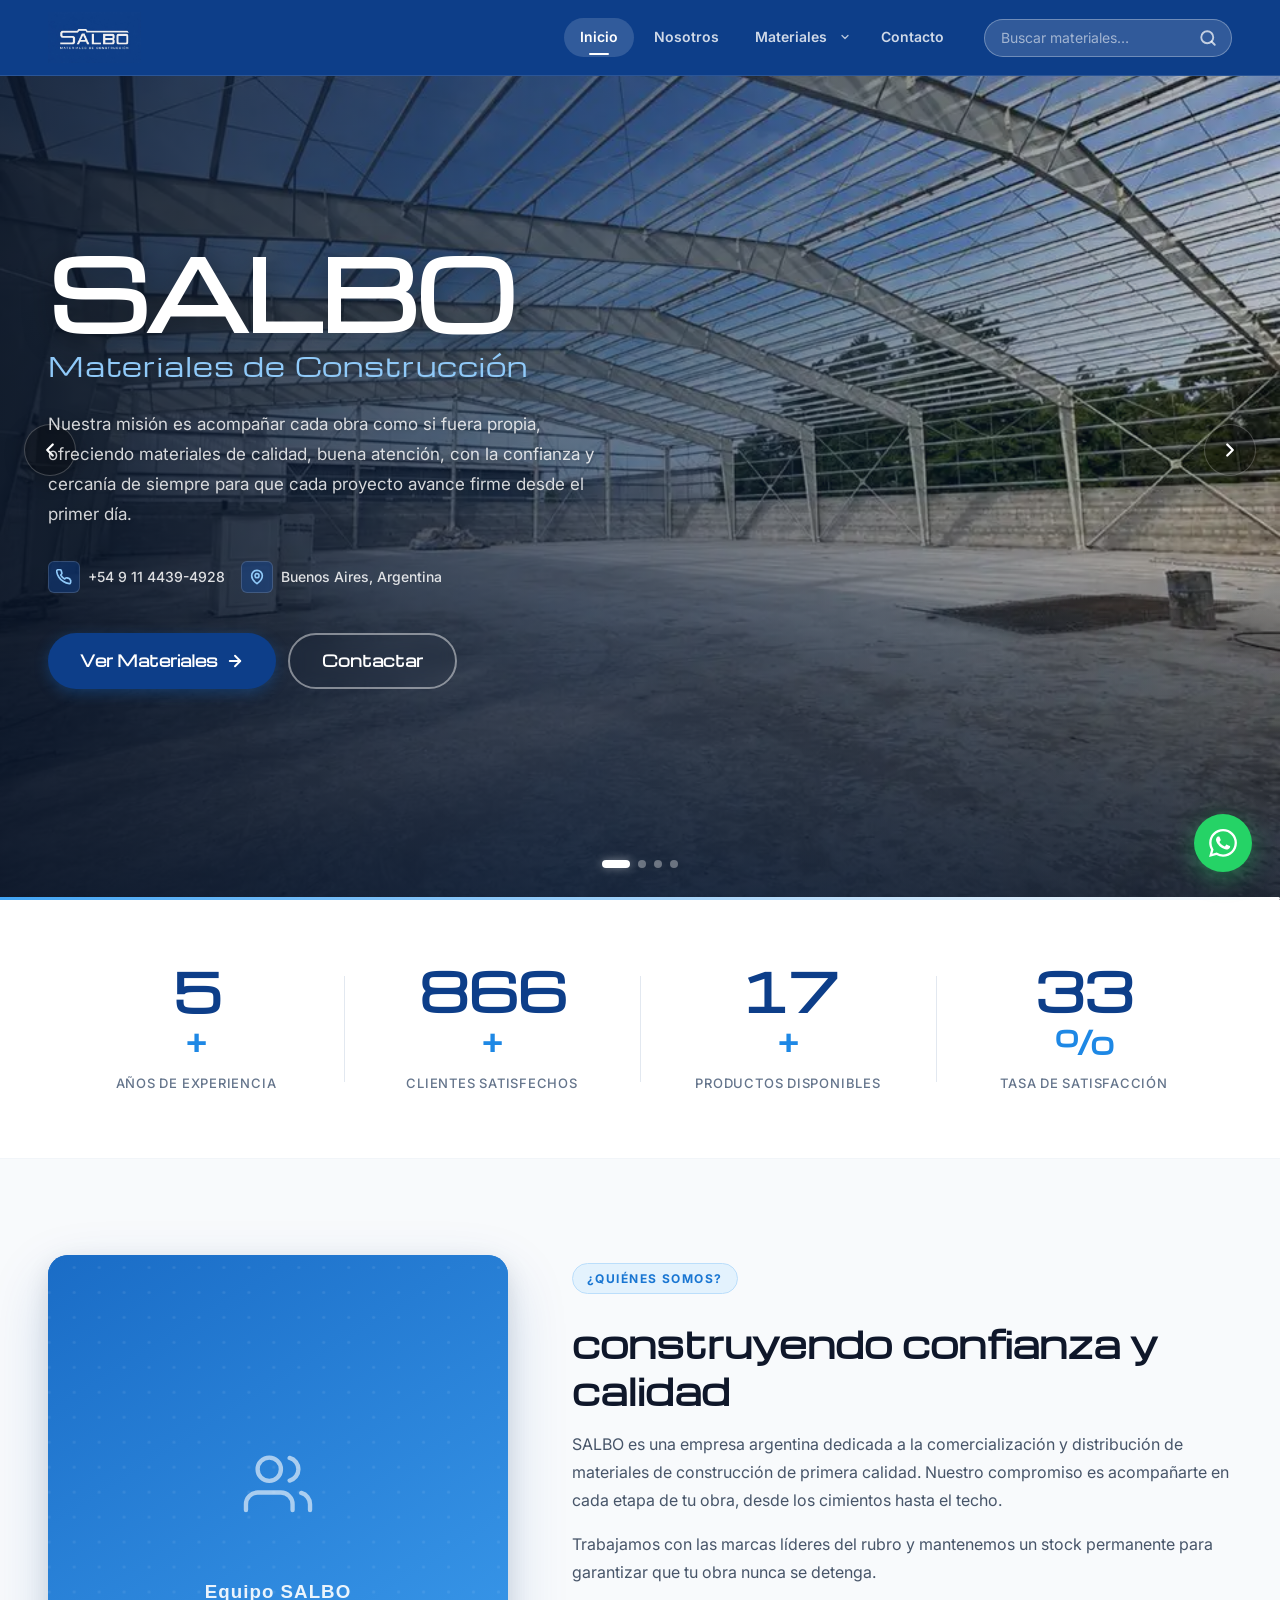
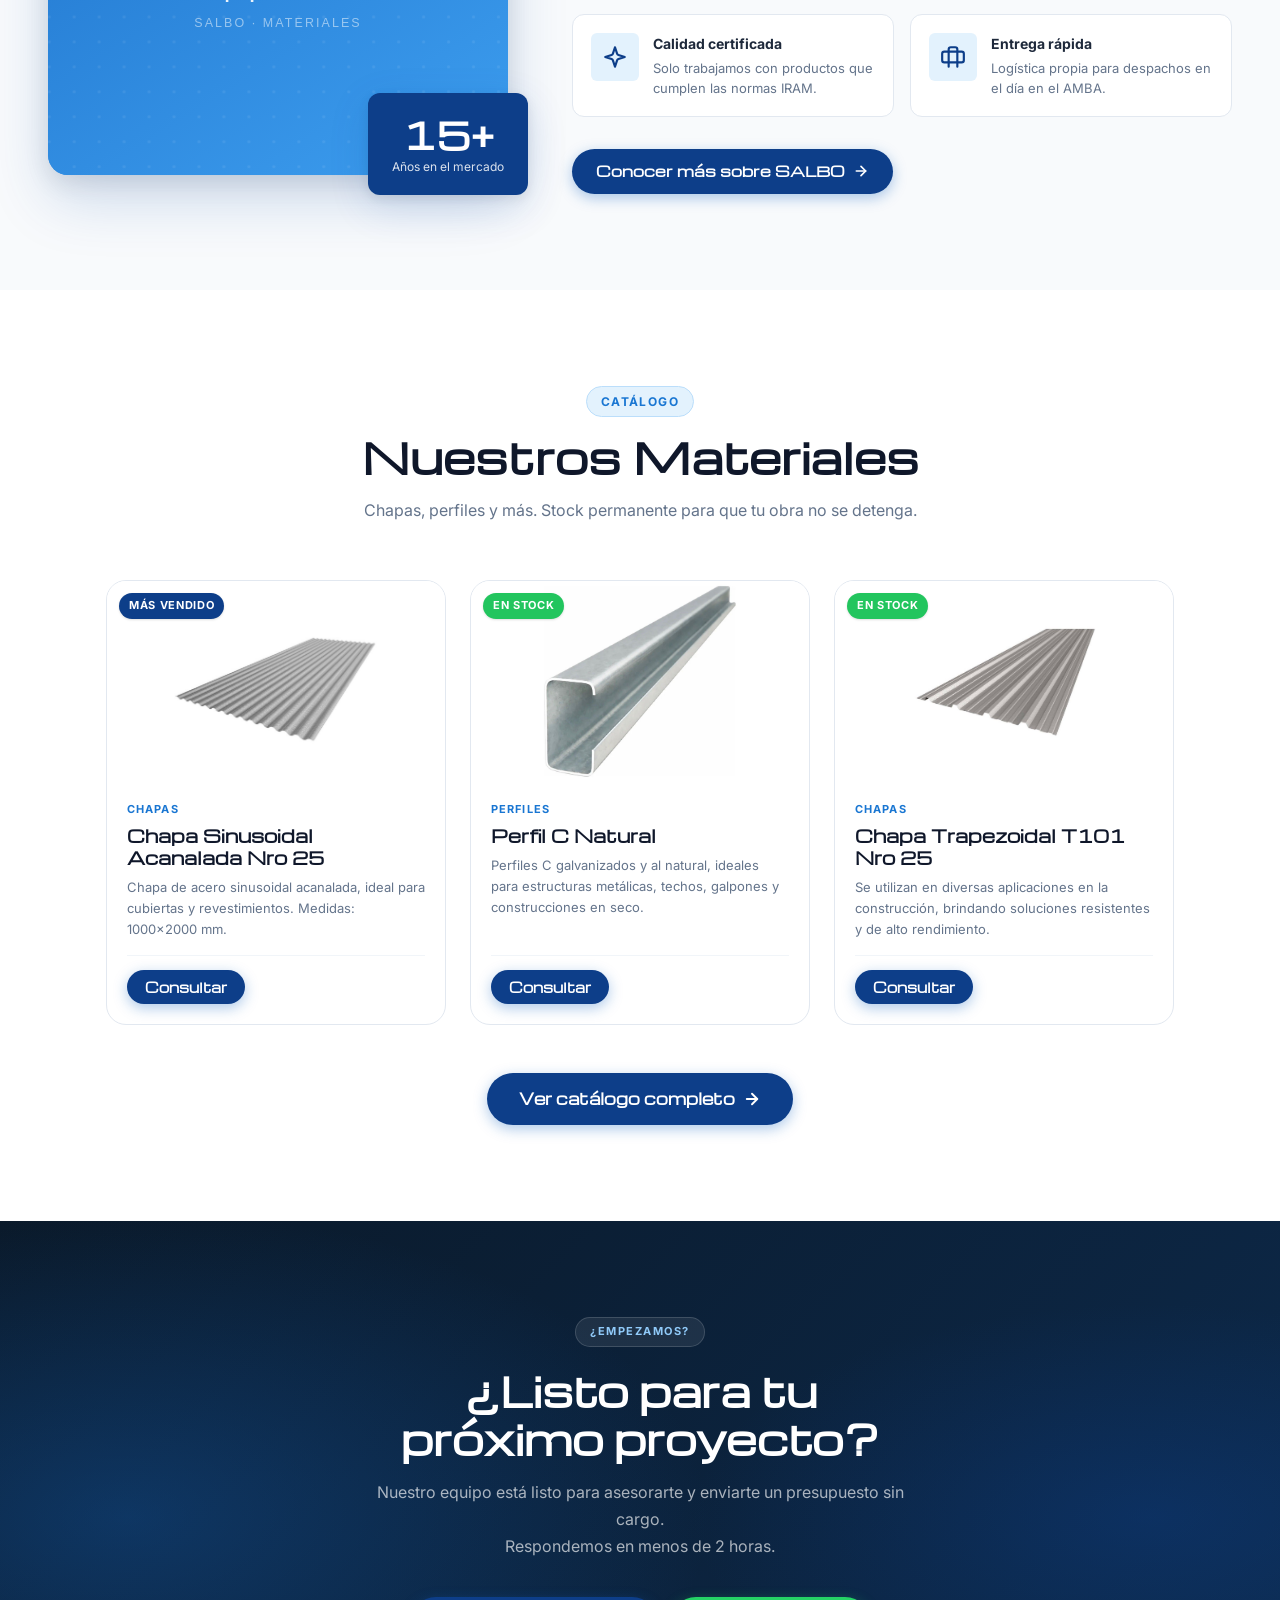
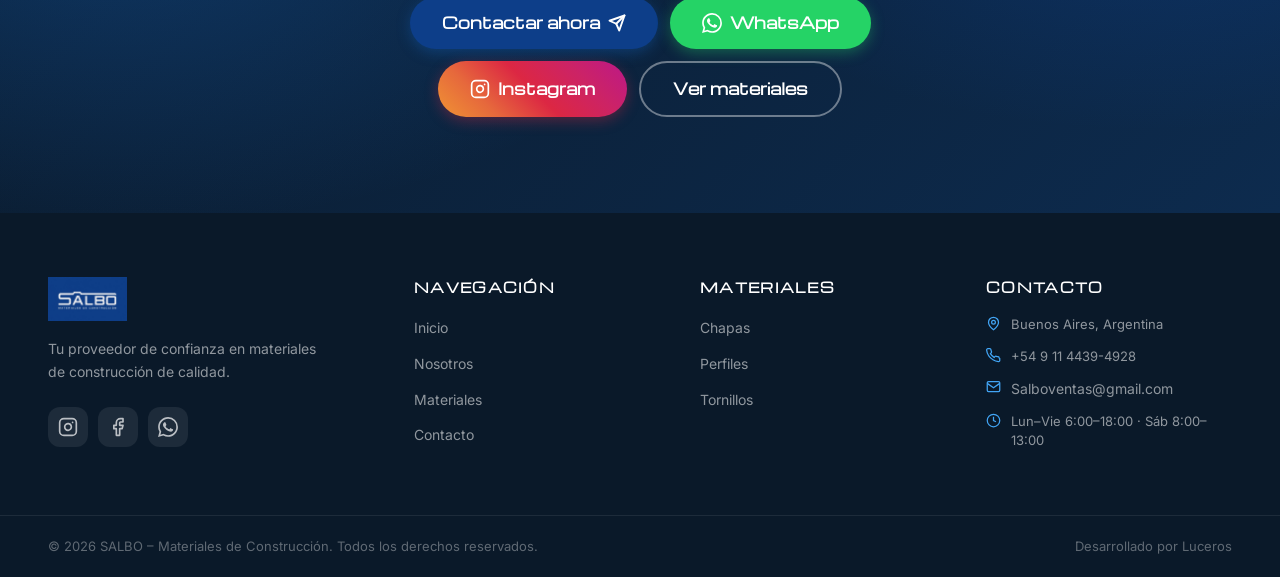
==== commit f9fc7c5a: "Mensajes de WhatsApp, consulta por material, buscador y formulario - WhatsApp: agrega texto prefijad" ====
--- a/index.html
+++ b/index.html
@@ -70,7 +70,7 @@
           <span class="hero__contact-icon" aria-hidden="true">
             <svg width="16" height="16" viewBox="0 0 24 24" fill="none" stroke="currentColor" stroke-width="2.5" stroke-linecap="round" stroke-linejoin="round"><path d="M20 10c0 6-8 12-8 12s-8-6-8-12a8 8 0 0 1 16 0Z"/><circle cx="12" cy="10" r="3"/></svg>
           </span>
-          Pocho, Buenos Aires, Argentina
+           Buenos Aires, Argentina
         </span>
       </div>
 
@@ -133,7 +133,7 @@
         <div class="about__text reveal">
           <span class="section-tag">¿Quiénes somos?</span>
           <h2 class="about__subtitle" id="about-preview-title" style="font-size:clamp(26px,3.5vw,36px);margin-top:12px;">
-            Más de 15 años construyendo confianza y calidad
+          construyendo confianza y calidad
           </h2>
           <p class="about__para">
             SALBO es una empresa argentina dedicada a la comercialización y distribución de materiales de construcción de primera calidad. Nuestro compromiso es acompañarte en cada etapa de tu obra, desde los cimientos hasta el techo.
@@ -299,6 +299,6 @@
 
   <!-- JS -->
   <script src="assets/js/shared.js?v=3" defer></script>
-  <script src="assets/js/main.js?v=3" defer></script>
+  <script src="assets/js/main.js?v=5" defer></script>
 </body>
 </html>
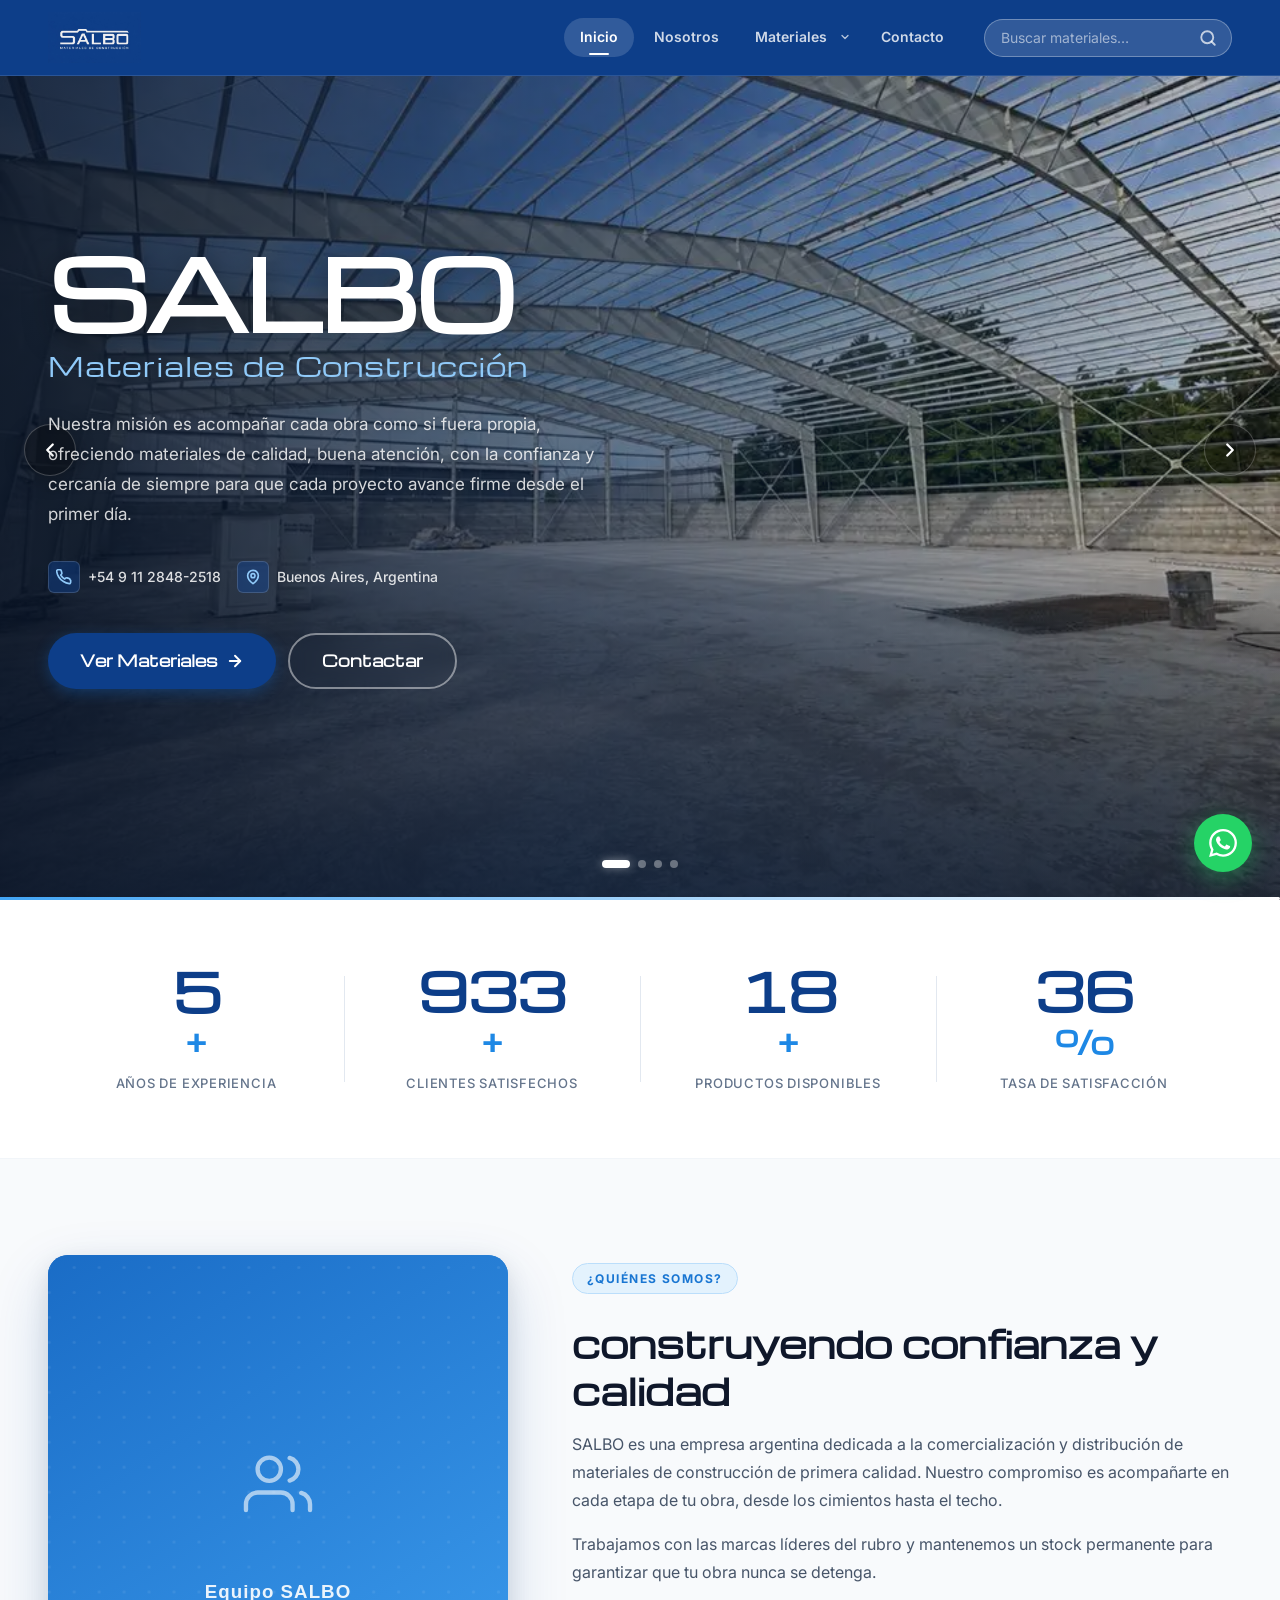
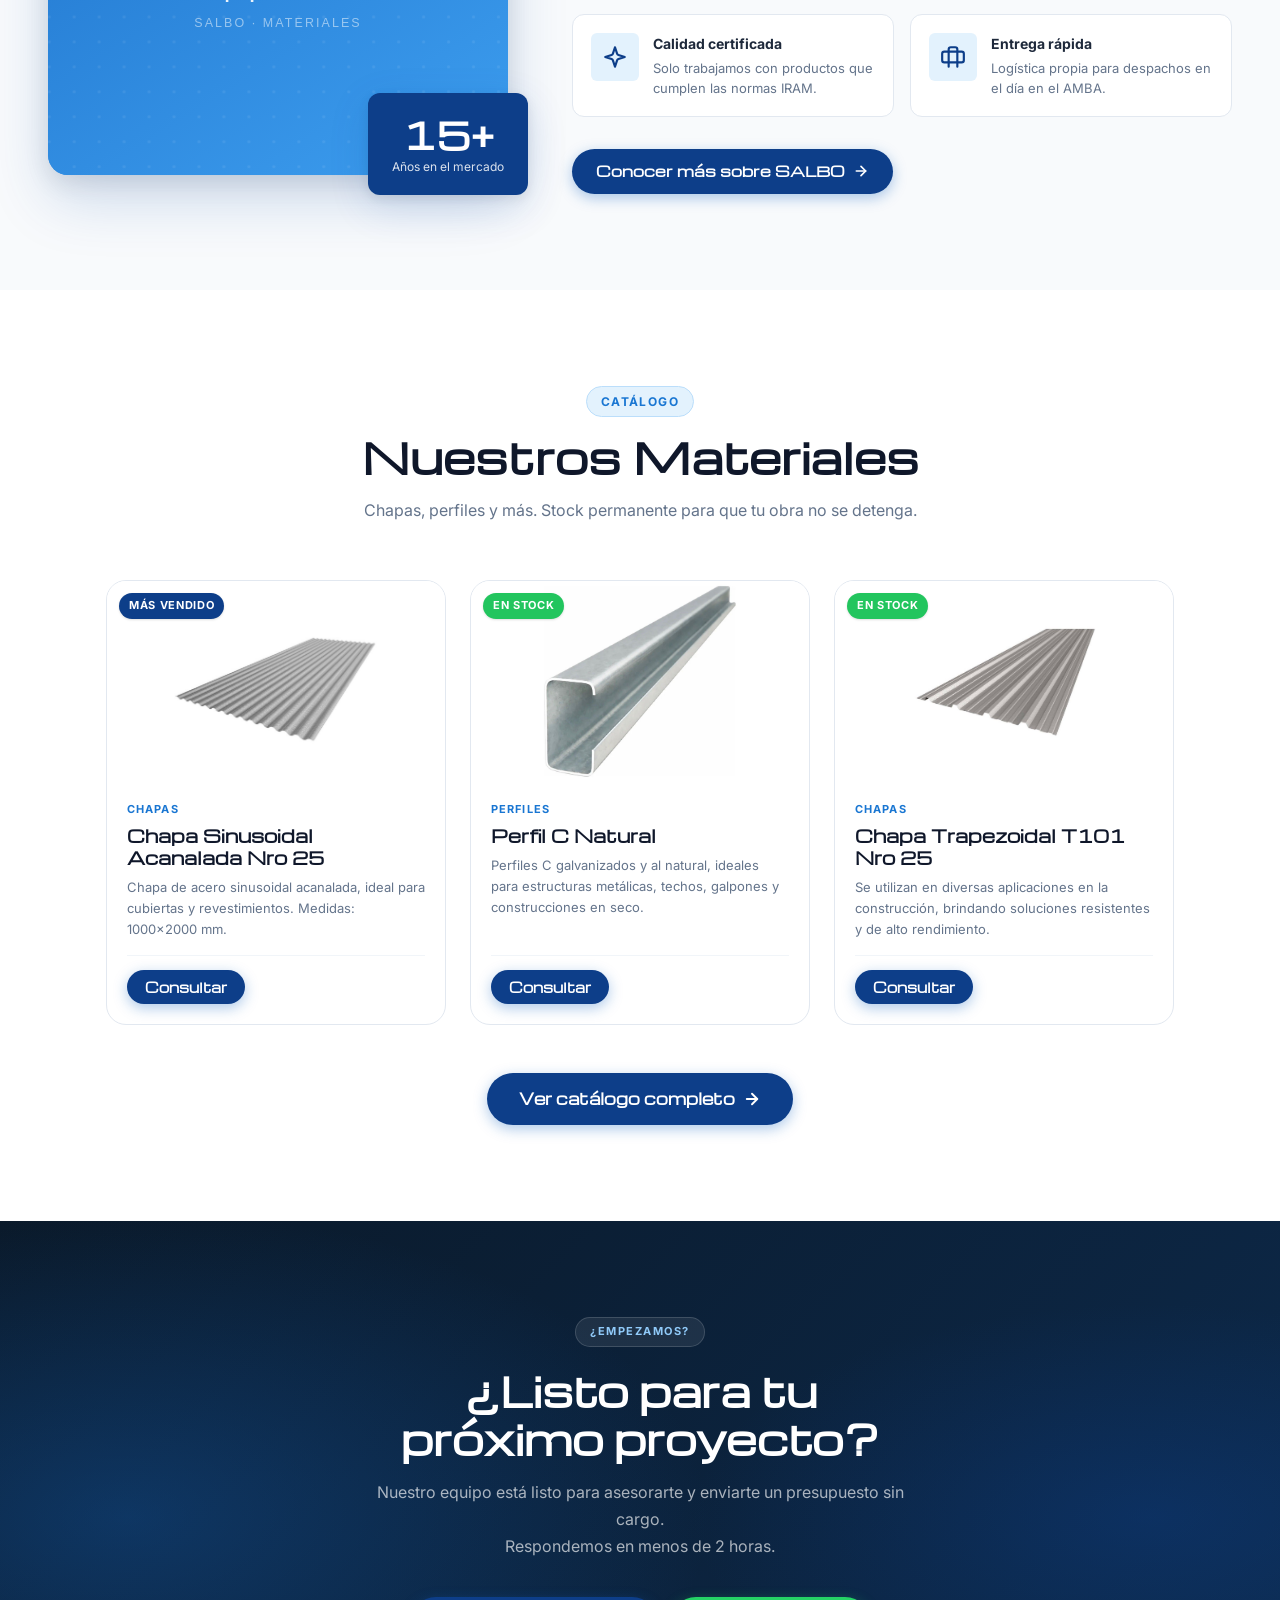
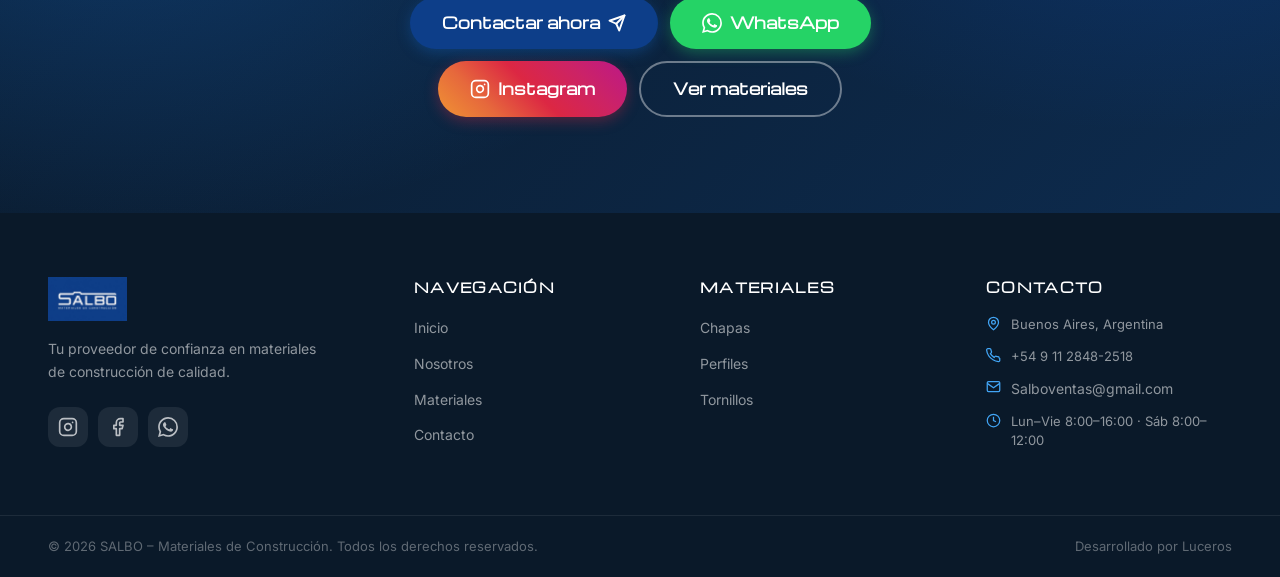
==== commit 7c1bd69c: "Actualizar telefono, Instagram, horarios y agregar IG en contacto - Telefono nuevo en todo el sitio:" ====
--- a/index.html
+++ b/index.html
@@ -60,11 +60,11 @@
       </p>
 
       <div class="hero__contact reveal">
-        <a href="tel:+5491144394928" class="hero__contact-item" aria-label="Llamar">
+        <a href="tel:+5491128482518" class="hero__contact-item" aria-label="Llamar">
           <span class="hero__contact-icon" aria-hidden="true">
             <svg width="16" height="16" viewBox="0 0 24 24" fill="none" stroke="currentColor" stroke-width="2.5" stroke-linecap="round" stroke-linejoin="round"><path d="M22 16.92v3a2 2 0 0 1-2.18 2 19.79 19.79 0 0 1-8.63-3.07A19.5 19.5 0 0 1 4.1 12a19.79 19.79 0 0 1-3.07-8.67A2 2 0 0 1 3 1.17h3a2 2 0 0 1 2 1.72c.127.96.361 1.903.7 2.81a2 2 0 0 1-.45 2.11L7.09 9a16 16 0 0 0 6 6l1.27-1.27a2 2 0 0 1 2.11-.45c.907.339 1.85.573 2.81.7A2 2 0 0 1 21 16z"/></svg>
           </span>
-          +54 9 11 4439-4928
+          +54 9 11 2848-2518
         </a>
         <span class="hero__contact-item">
           <span class="hero__contact-icon" aria-hidden="true">
@@ -258,11 +258,11 @@
           Contactar ahora
           <svg width="18" height="18" viewBox="0 0 24 24" fill="none" stroke="currentColor" stroke-width="2.5" stroke-linecap="round" stroke-linejoin="round" aria-hidden="true"><path d="m22 2-7 20-4-9-9-4Z"/><path d="M22 2 11 13"/></svg>
         </a>
-        <a href="https://wa.me/5491144394928?text=%C2%A1Hola!%0AGracias%20por%20comunicarte%20con%20*SALBO*%0A%0ASomos%20tu%20proveedor%20de%20materiales%20para%20construcci%C3%B3n%3A%20chapas%2C%20perfiles%2C%20tornillos%20y%20m%C3%A1s.%0A%0AEn%20breve%20te%20respondemos.%0AMientras%20tanto%2C%20pod%C3%A9s%20enviarnos%3A%0A%E2%80%A2%20Material%20que%20necesit%C3%A1s%0A%E2%80%A2%20Medidas%20o%20cantidades%0A%E2%80%A2%20Zona%20de%20entrega%20(Hacemos%20env%C3%ADos)%0A%0A%C2%A1Gracias%20por%20elegirnos!"" target="_blank" rel="noopener noreferrer" class="btn btn--wa btn--lg">
+        <a href="https://wa.me/5491128482518?text=%C2%A1Hola!%0AGracias%20por%20comunicarte%20con%20*SALBO*%0A%0ASomos%20tu%20proveedor%20de%20materiales%20para%20construcci%C3%B3n%3A%20chapas%2C%20perfiles%2C%20tornillos%20y%20m%C3%A1s.%0A%0AEn%20breve%20te%20respondemos.%0AMientras%20tanto%2C%20pod%C3%A9s%20enviarnos%3A%0A%E2%80%A2%20Material%20que%20necesit%C3%A1s%0A%E2%80%A2%20Medidas%20o%20cantidades%0A%E2%80%A2%20Zona%20de%20entrega%20(Hacemos%20env%C3%ADos)%0A%0A%C2%A1Gracias%20por%20elegirnos!"" target="_blank" rel="noopener noreferrer" class="btn btn--wa btn--lg">
           <svg width="20" height="20" viewBox="0 0 24 24" fill="currentColor" aria-hidden="true"><path d="M17.472 14.382c-.297-.149-1.758-.867-2.03-.967-.273-.099-.471-.148-.67.15-.197.297-.767.966-.94 1.164-.173.199-.347.223-.644.075-.297-.15-1.255-.463-2.39-1.475-.883-.788-1.48-1.761-1.653-2.059-.173-.297-.018-.458.13-.606.134-.133.298-.347.446-.52.149-.174.198-.298.298-.497.099-.198.05-.371-.025-.52-.075-.149-.669-1.612-.916-2.207-.242-.579-.487-.5-.669-.51-.173-.008-.371-.01-.57-.01-.198 0-.52.074-.792.372-.272.297-1.04 1.016-1.04 2.479 0 1.462 1.065 2.875 1.213 3.074.149.198 2.096 3.2 5.077 4.487.709.306 1.262.489 1.694.625.712.227 1.36.195 1.871.118.571-.085 1.758-.719 2.006-1.413.248-.694.248-1.289.173-1.413-.074-.124-.272-.198-.57-.347m-5.421 7.403h-.004a9.87 9.87 0 0 1-5.031-1.378l-.361-.214-3.741.982.998-3.648-.235-.374a9.86 9.86 0 0 1-1.51-5.26c.001-5.45 4.436-9.884 9.888-9.884 2.64 0 5.122 1.03 6.988 2.898a9.825 9.825 0 0 1 2.893 6.994c-.003 5.45-4.437 9.884-9.885 9.884m8.413-18.297A11.815 11.815 0 0 0 12.05 0C5.495 0 .16 5.335.157 11.892c0 2.096.547 4.142 1.588 5.945L.057 24l6.305-1.654a11.882 11.882 0 0 0 5.683 1.448h.005c6.554 0 11.89-5.335 11.893-11.893a11.821 11.821 0 0 0-3.48-8.413Z"/></svg>
           WhatsApp
         </a>
-        <a href="https://www.instagram.com/salboestructurasmetalicas/" target="_blank" rel="noopener noreferrer" class="btn btn--ig btn--lg">
+        <a href="https://www.instagram.com/salbomateriales/" target="_blank" rel="noopener noreferrer" class="btn btn--ig btn--lg">
           <svg width="20" height="20" viewBox="0 0 24 24" fill="none" stroke="currentColor" stroke-width="2" stroke-linecap="round" stroke-linejoin="round" aria-hidden="true"><rect x="2" y="2" width="20" height="20" rx="5"/><path d="M16 11.37A4 4 0 1 1 12.63 8 4 4 0 0 1 16 11.37z"/><line x1="17.5" y1="6.5" x2="17.51" y2="6.5"/></svg>
           Instagram
         </a>
@@ -286,7 +286,7 @@
       <p class="modal__product" id="modalProduct"></p>
       <p class="modal__desc">¿Querés consultar sobre este producto? Escribinos por WhatsApp o completá el formulario de contacto.</p>
       <div class="modal__actions">
-        <a href="https://wa.me/5491144394928?text=%C2%A1Hola!%0AGracias%20por%20comunicarte%20con%20*SALBO*%0A%0ASomos%20tu%20proveedor%20de%20materiales%20para%20construcci%C3%B3n%3A%20chapas%2C%20perfiles%2C%20tornillos%20y%20m%C3%A1s.%0A%0AEn%20breve%20te%20respondemos.%0AMientras%20tanto%2C%20pod%C3%A9s%20enviarnos%3A%0A%E2%80%A2%20Material%20que%20necesit%C3%A1s%0A%E2%80%A2%20Medidas%20o%20cantidades%0A%E2%80%A2%20Zona%20de%20entrega%20(Hacemos%20env%C3%ADos)%0A%0A%C2%A1Gracias%20por%20elegirnos!" target="_blank" rel="noopener noreferrer" class="btn btn--wa btn--full">
+        <a href="https://wa.me/5491128482518?text=%C2%A1Hola!%0AGracias%20por%20comunicarte%20con%20*SALBO*%0A%0ASomos%20tu%20proveedor%20de%20materiales%20para%20construcci%C3%B3n%3A%20chapas%2C%20perfiles%2C%20tornillos%20y%20m%C3%A1s.%0A%0AEn%20breve%20te%20respondemos.%0AMientras%20tanto%2C%20pod%C3%A9s%20enviarnos%3A%0A%E2%80%A2%20Material%20que%20necesit%C3%A1s%0A%E2%80%A2%20Medidas%20o%20cantidades%0A%E2%80%A2%20Zona%20de%20entrega%20(Hacemos%20env%C3%ADos)%0A%0A%C2%A1Gracias%20por%20elegirnos!" target="_blank" rel="noopener noreferrer" class="btn btn--wa btn--full">
           <svg width="20" height="20" viewBox="0 0 24 24" fill="currentColor" aria-hidden="true"><path d="M17.472 14.382c-.297-.149-1.758-.867-2.03-.967-.273-.099-.471-.148-.67.15-.197.297-.767.966-.94 1.164-.173.199-.347.223-.644.075-.297-.15-1.255-.463-2.39-1.475-.883-.788-1.48-1.761-1.653-2.059-.173-.297-.018-.458.13-.606.134-.133.298-.347.446-.52.149-.174.198-.298.298-.497.099-.198.05-.371-.025-.52-.075-.149-.669-1.612-.916-2.207-.242-.579-.487-.5-.669-.51-.173-.008-.371-.01-.57-.01-.198 0-.52.074-.792.372-.272.297-1.04 1.016-1.04 2.479 0 1.462 1.065 2.875 1.213 3.074.149.198 2.096 3.2 5.077 4.487.709.306 1.262.489 1.694.625.712.227 1.36.195 1.871.118.571-.085 1.758-.719 2.006-1.413.248-.694.248-1.289.173-1.413-.074-.124-.272-.198-.57-.347m-5.421 7.403h-.004a9.87 9.87 0 0 1-5.031-1.378l-.361-.214-3.741.982.998-3.648-.235-.374a9.86 9.86 0 0 1-1.51-5.26c.001-5.45 4.436-9.884 9.888-9.884 2.64 0 5.122 1.03 6.988 2.898a9.825 9.825 0 0 1 2.893 6.994c-.003 5.45-4.437 9.884-9.885 9.884m8.413-18.297A11.815 11.815 0 0 0 12.05 0C5.495 0 .16 5.335.157 11.892c0 2.096.547 4.142 1.588 5.945L.057 24l6.305-1.654a11.882 11.882 0 0 0 5.683 1.448h.005c6.554 0 11.89-5.335 11.893-11.893a11.821 11.821 0 0 0-3.48-8.413Z"/></svg>
           Consultar por WhatsApp
         </a>
@@ -298,7 +298,7 @@
   </div>
 
   <!-- JS -->
-  <script src="assets/js/shared.js?v=3" defer></script>
-  <script src="assets/js/main.js?v=5" defer></script>
+  <script src="assets/js/shared.js?v=6" defer></script>
+  <script src="assets/js/main.js?v=6" defer></script>
 </body>
 </html>
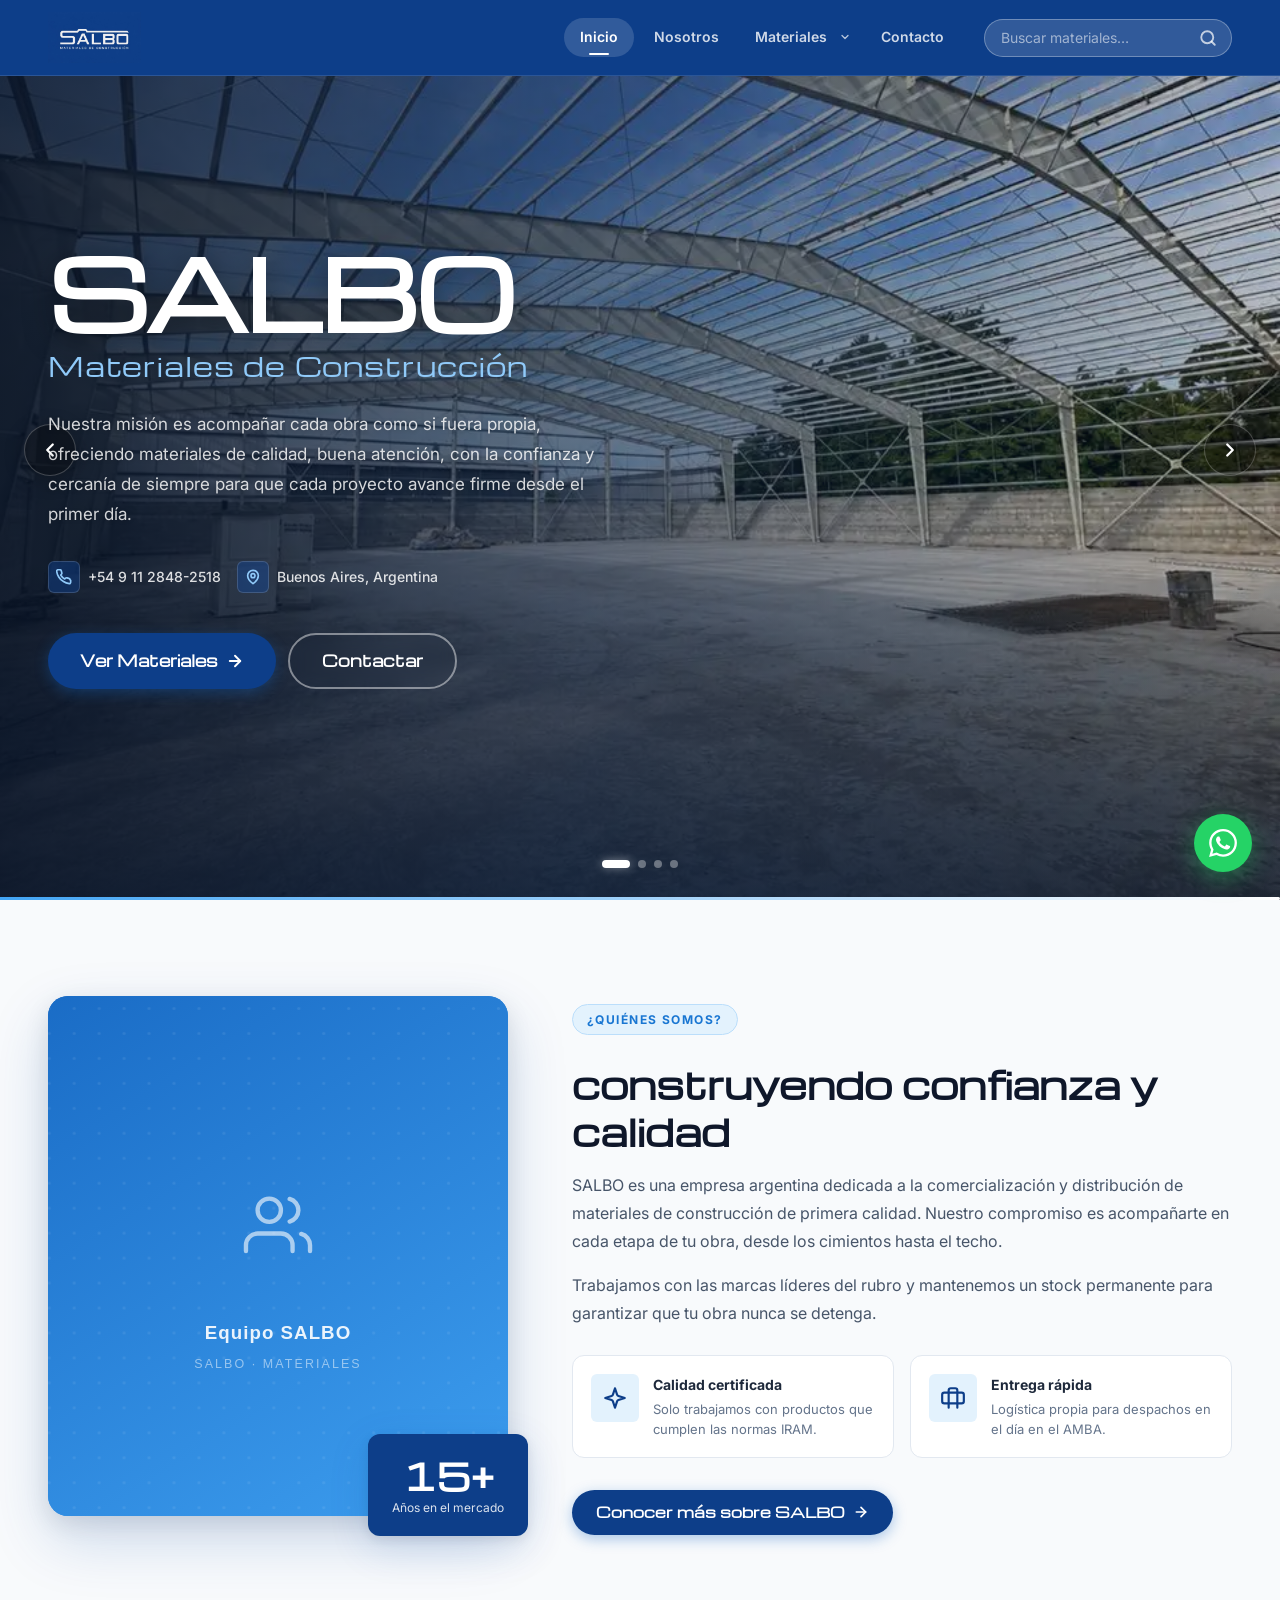
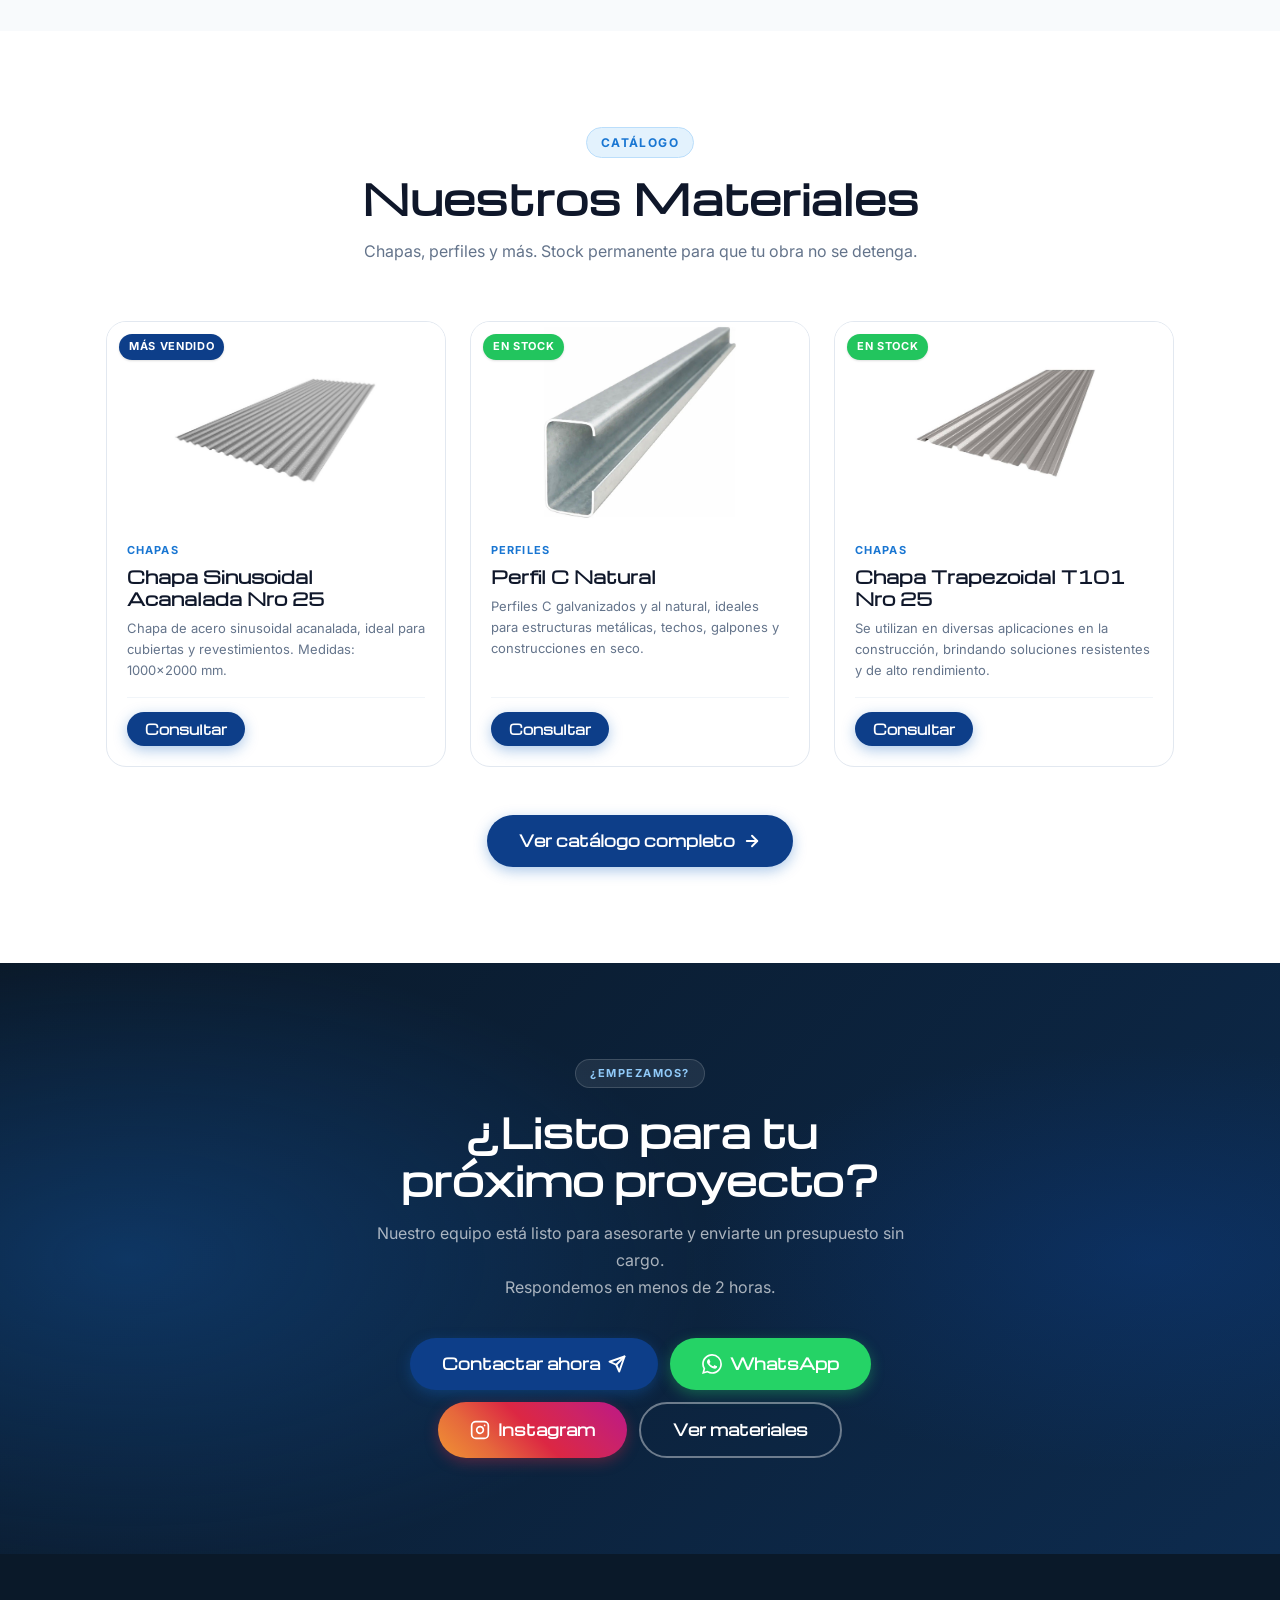
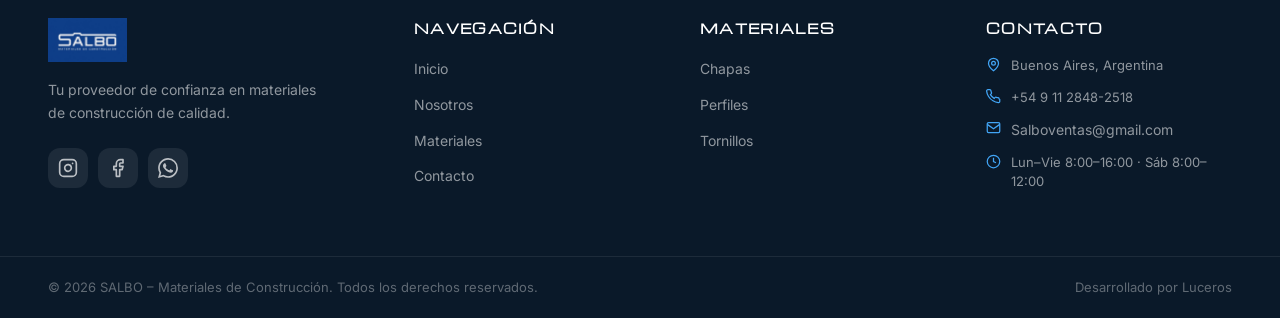
==== commit 45154f6f: "Cambios en Nosotros y eliminar medidas de materiales y de barra de stats" ====
--- a/index.html
+++ b/index.html
@@ -85,6 +85,7 @@
   </section>
 
   <!-- ===== STATS STRIP ===== -->
+   <!--
   <section class="stats" aria-label="Estadísticas">
     <div class="container">
       <div class="stats__grid">
@@ -106,7 +107,7 @@
         </div>
       </div>
     </div>
-  </section>
+  </section> -->
 
   <!-- ===== SOBRE NOSOTROS (preview) ===== -->
   <section class="about-preview" aria-labelledby="about-preview-title">
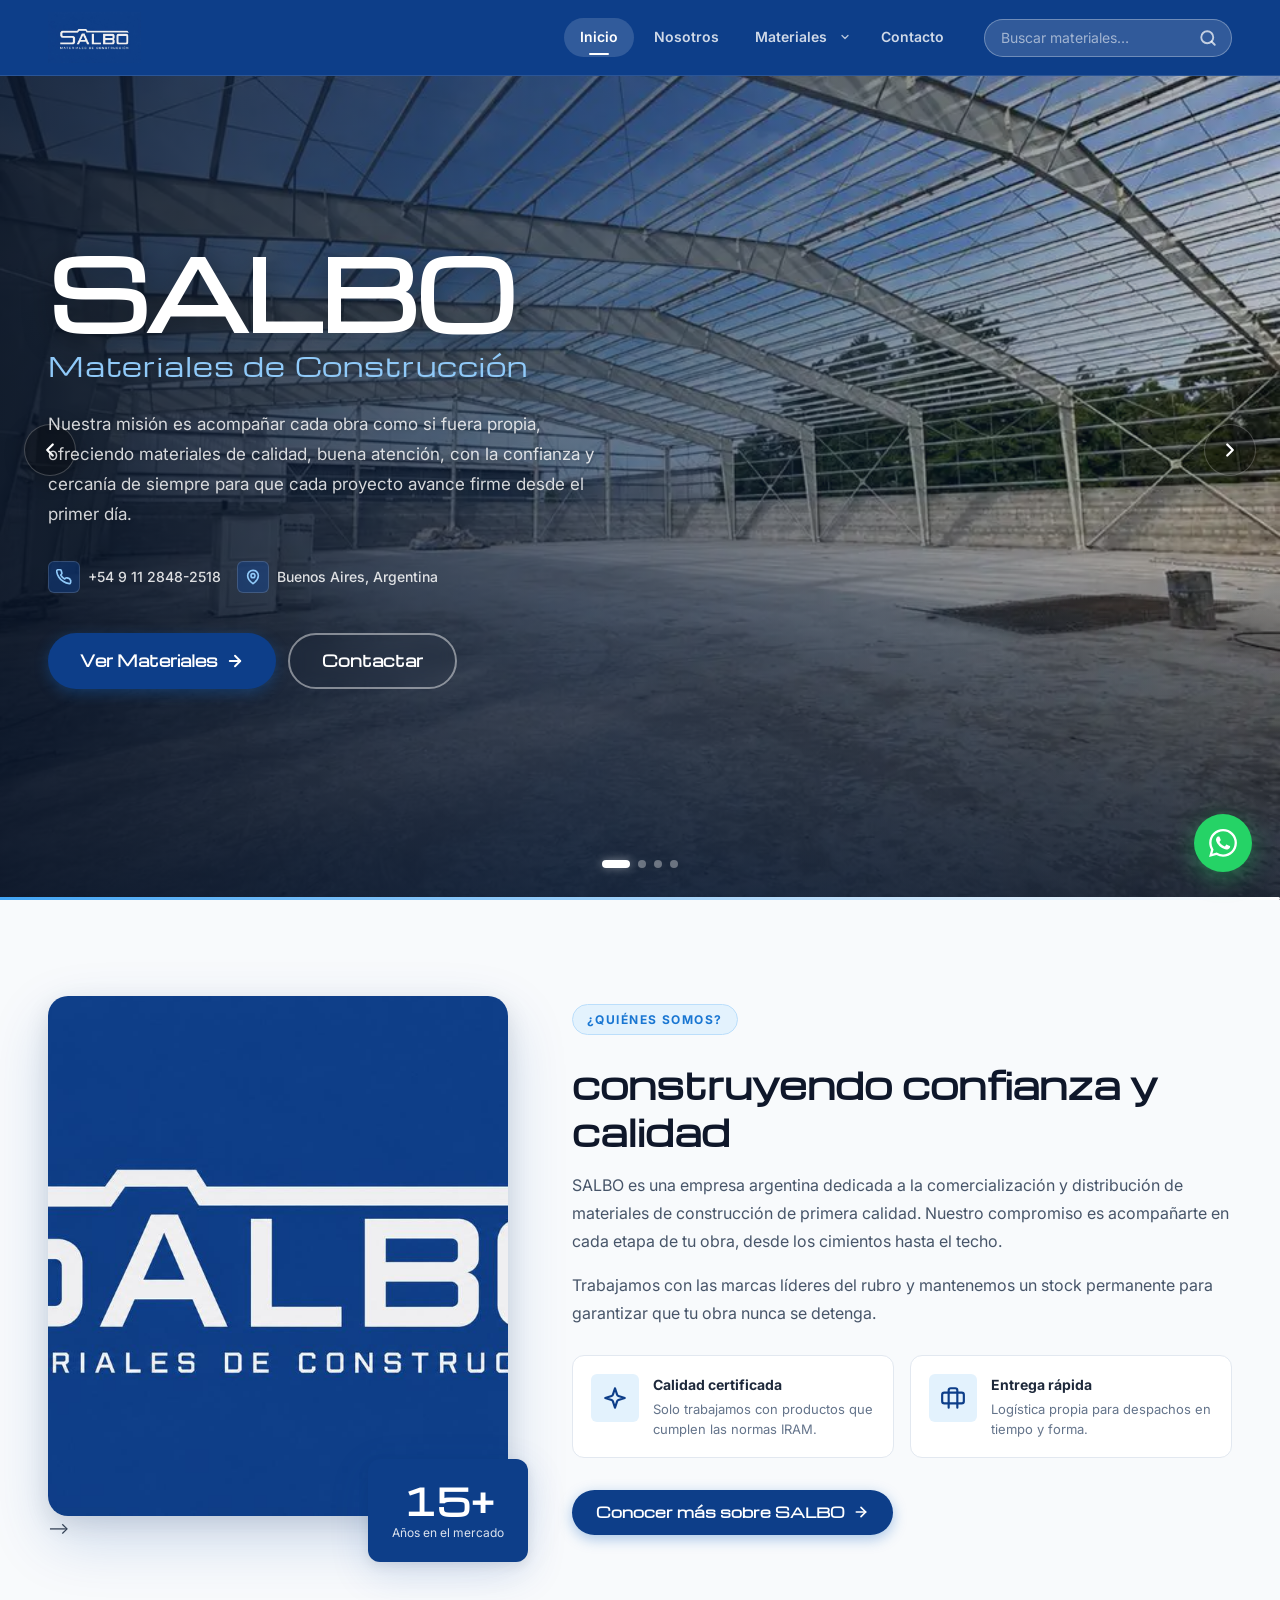
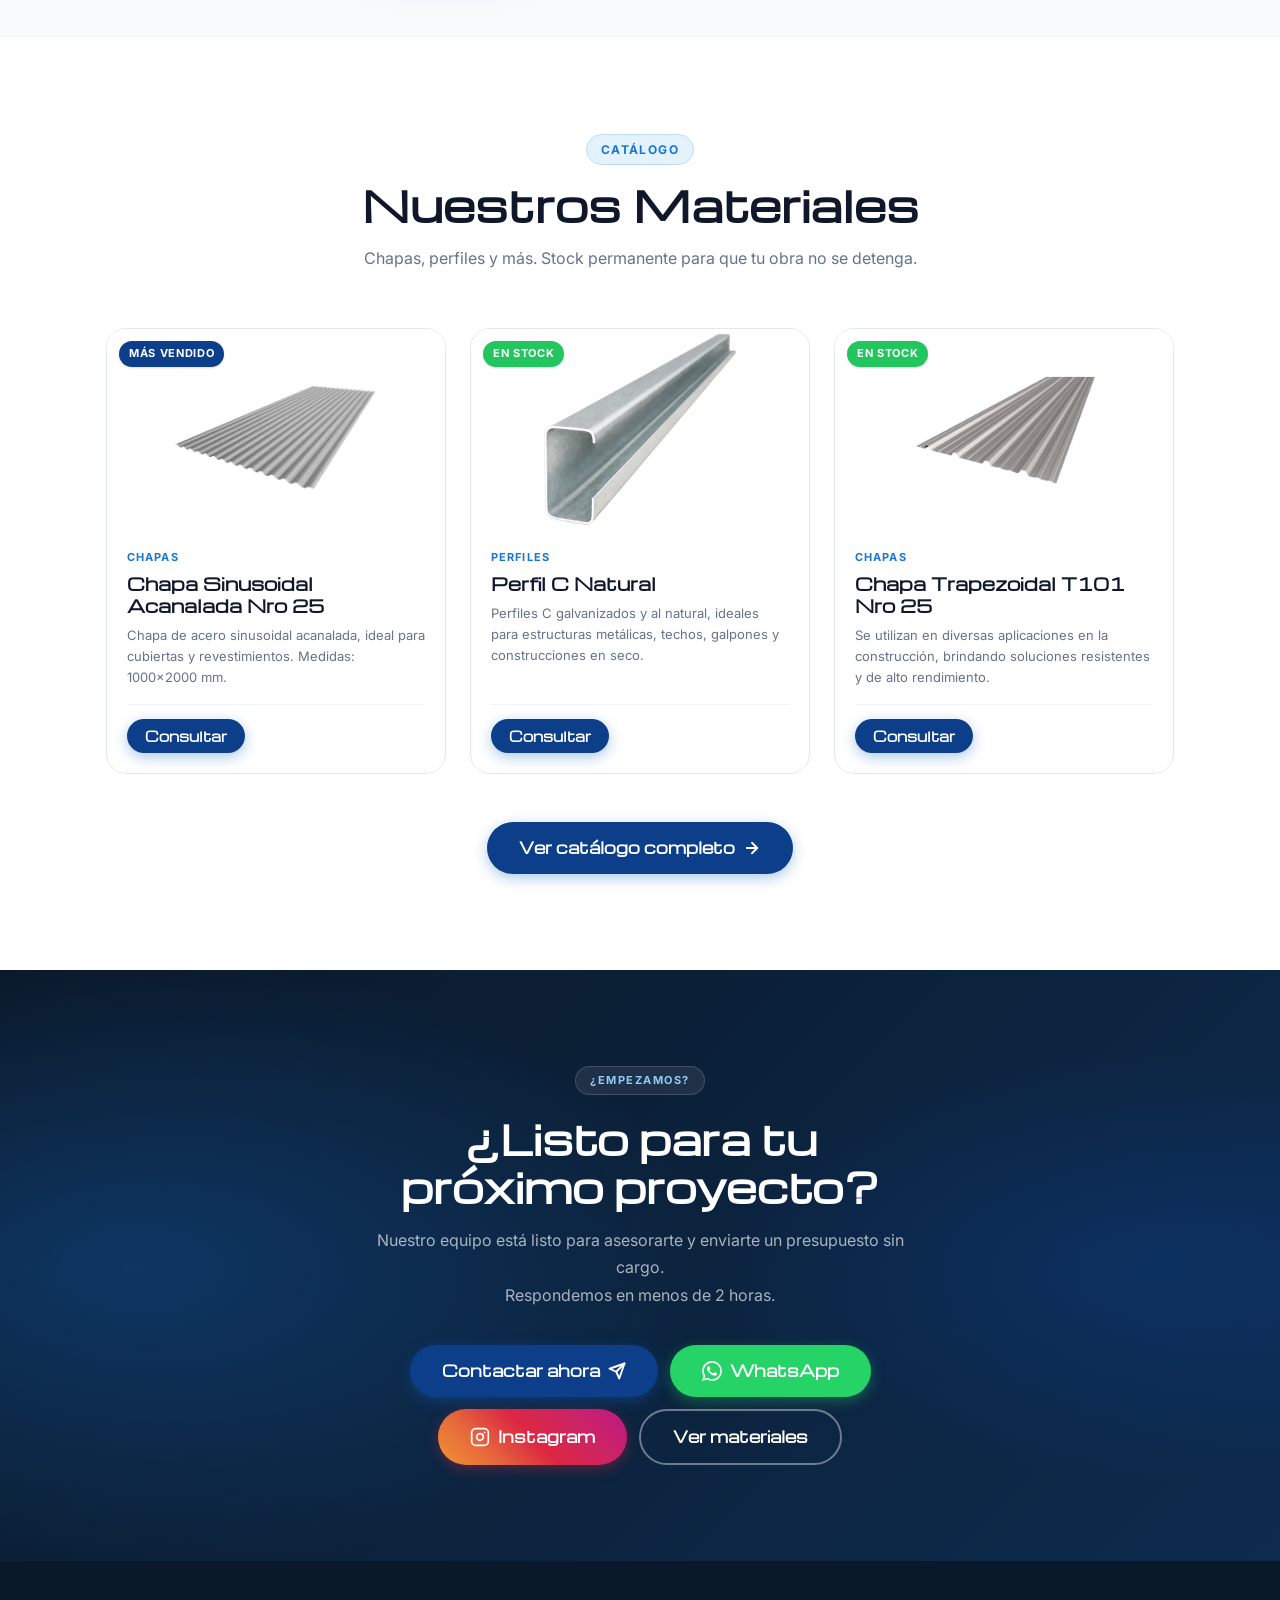
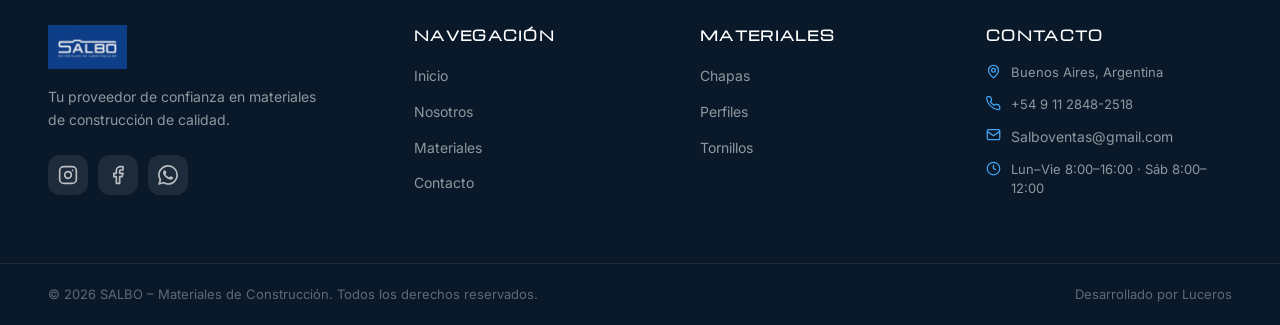
==== commit fb5b034a: "Correcion del index sobre nosotros" ====
--- a/index.html
+++ b/index.html
@@ -118,15 +118,15 @@
         <div class="about__image reveal">
           <div class="about__img-wrapper">
             <img
-              src="assets/img/about.jpg"
-              alt="Equipo SALBO trabajando en depósito de materiales"
+              src="assets/img/SALBO_LOGO.jpeg"
+              alt="logo SALBO Materiales de Construcción"
               loading="lazy"
               class="about__img"
             />
-            <div class="about__img-badge">
+           <!--> <div class="about__img-badge">
               <strong>15+</strong>
               <span>Años en el mercado</span>
-            </div>
+            </div>-->
           </div>
         </div>
 
@@ -159,7 +159,7 @@
               </div>
               <div>
                 <strong>Entrega rápida</strong>
-                <p>Logística propia para despachos en el día en el AMBA.</p>
+                <p>Logística propia para despachos en tiempo y forma.</p>
               </div>
             </div>
           </div>
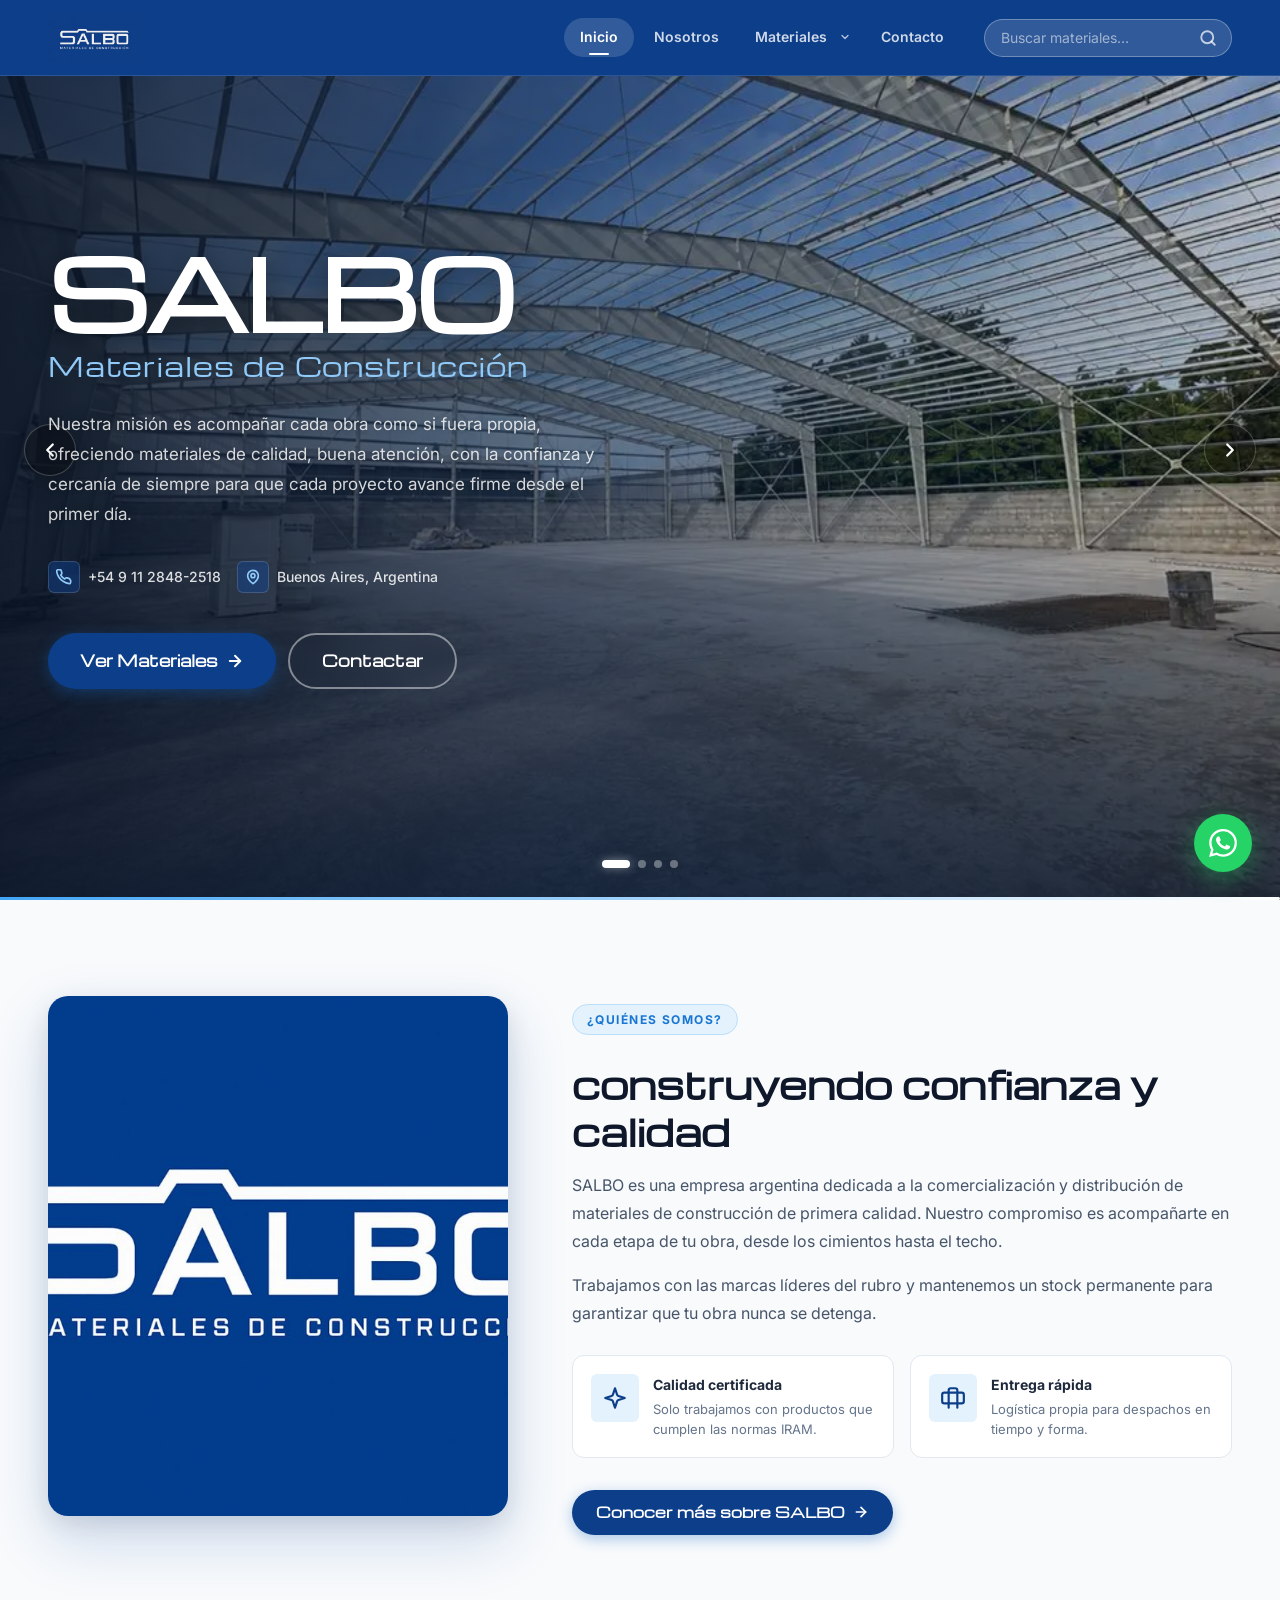
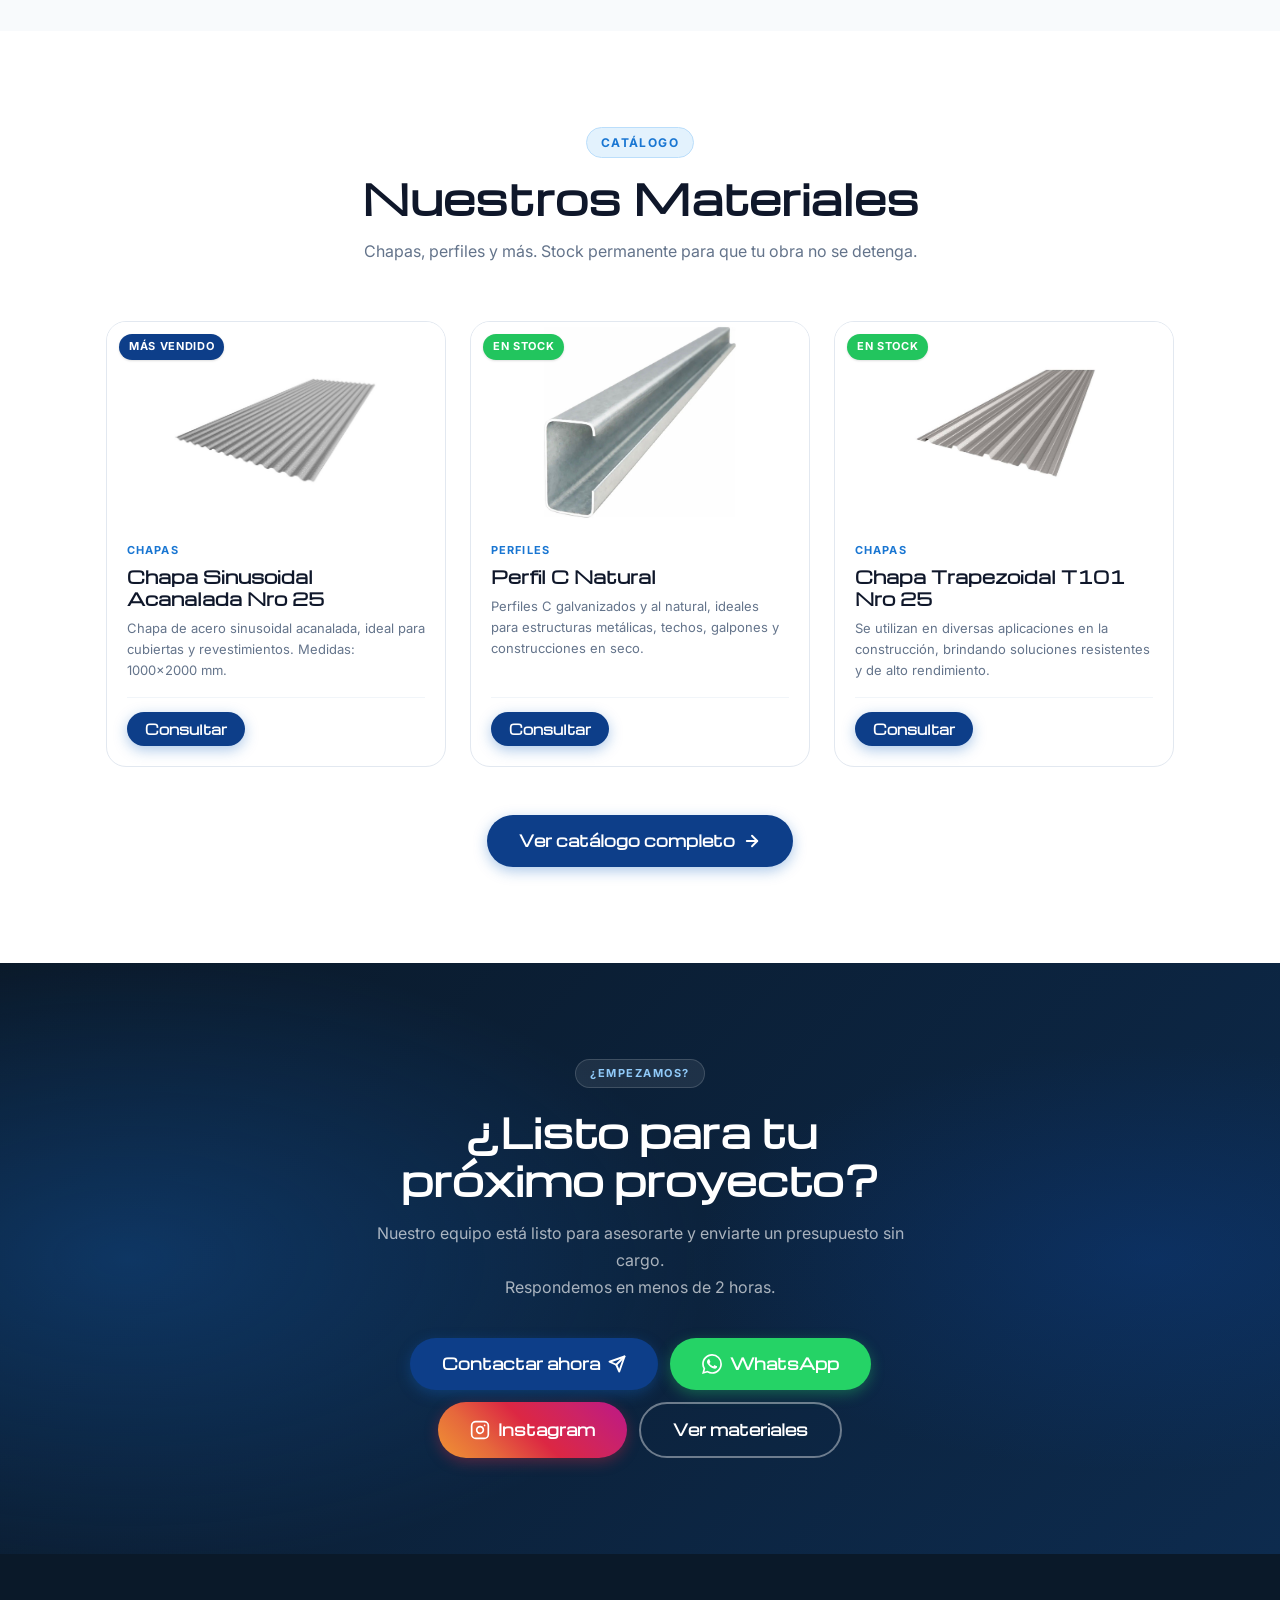
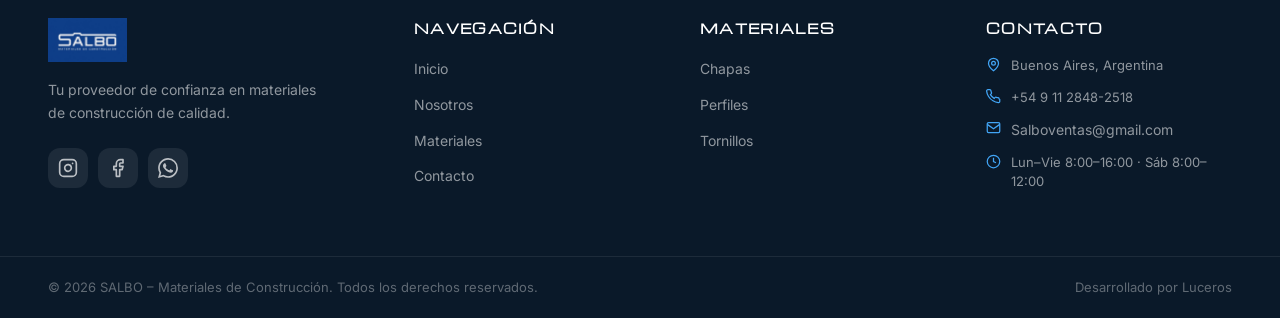
==== commit 6c32d050: "CAMBIO DE LOGO IDEX" ====
--- a/index.html
+++ b/index.html
@@ -118,12 +118,12 @@
         <div class="about__image reveal">
           <div class="about__img-wrapper">
             <img
-              src="assets/img/SALBO_LOGO.jpeg"
+              src="assets/img/LOGO_INDEX.jpg"
               alt="logo SALBO Materiales de Construcción"
               loading="lazy"
               class="about__img"
             />
-           <!--> <div class="about__img-badge">
+           <!-- <div class="about__img-badge">
               <strong>15+</strong>
               <span>Años en el mercado</span>
             </div>-->
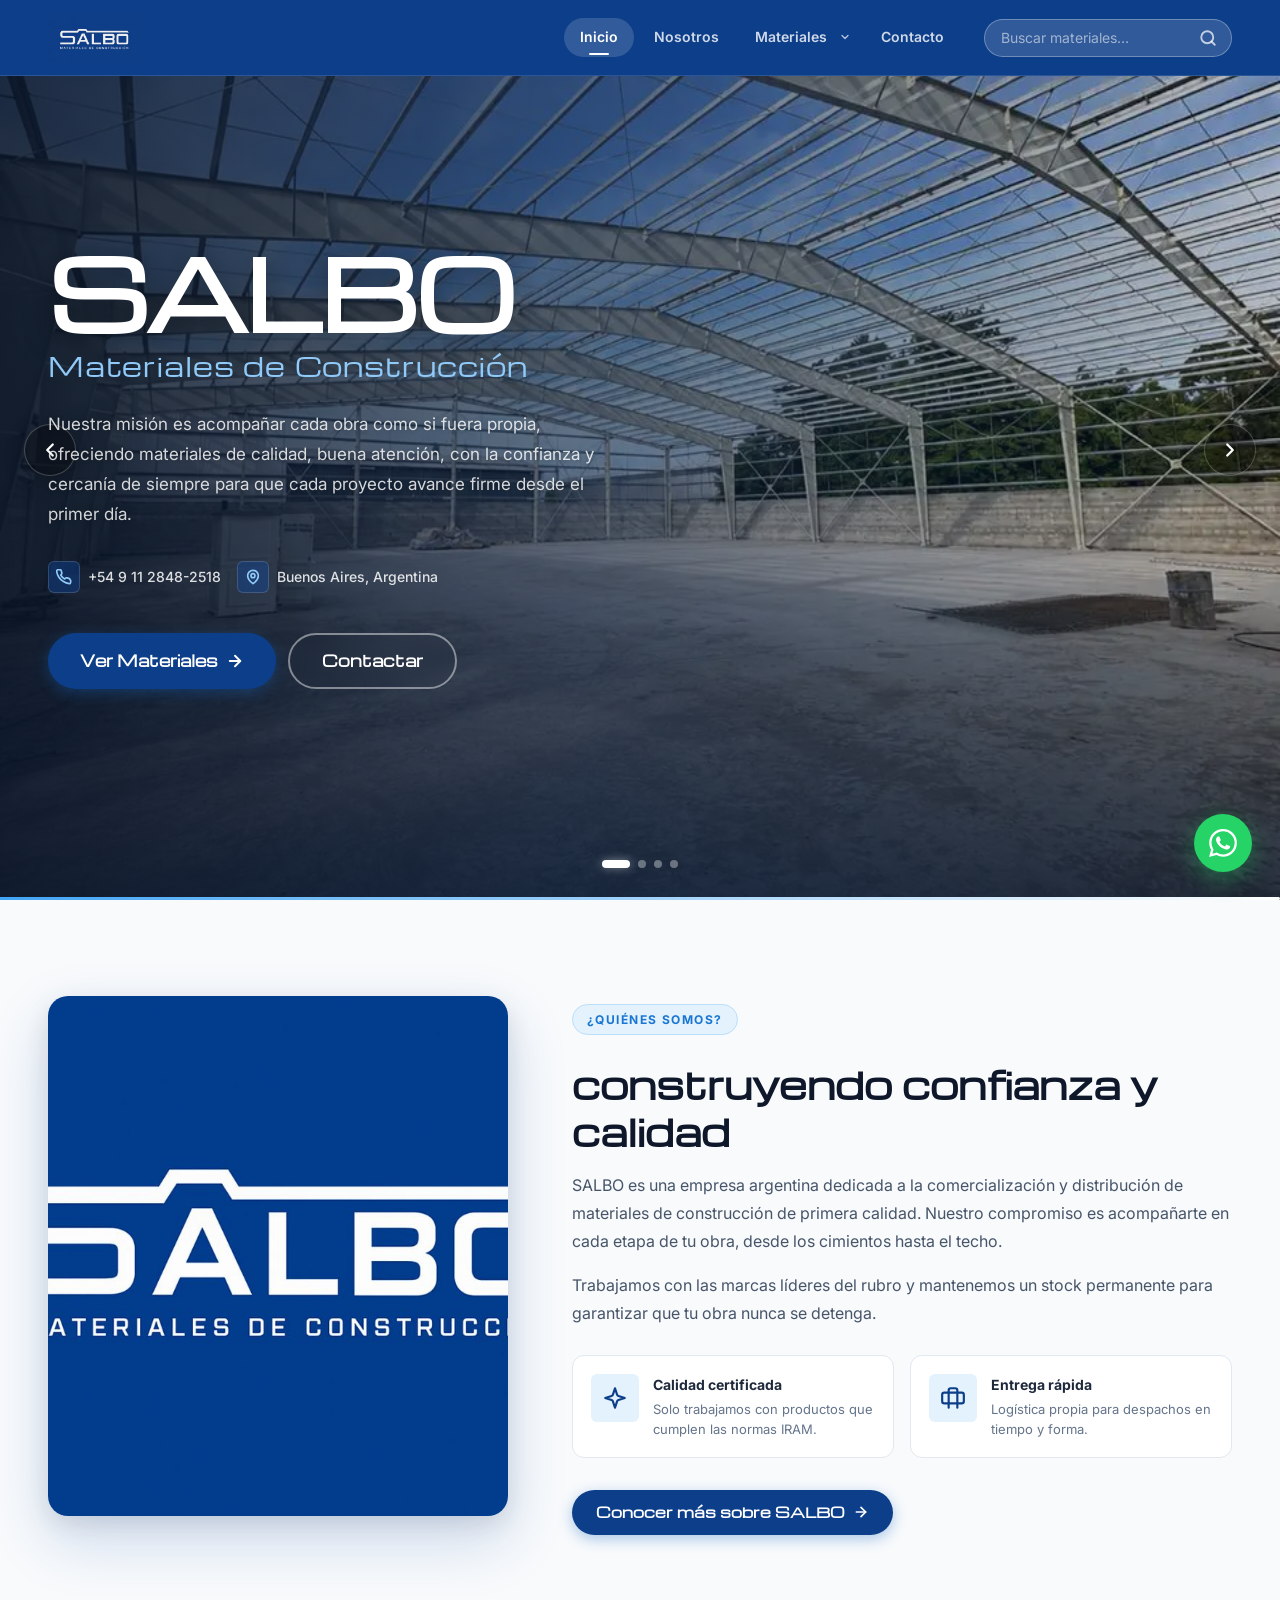
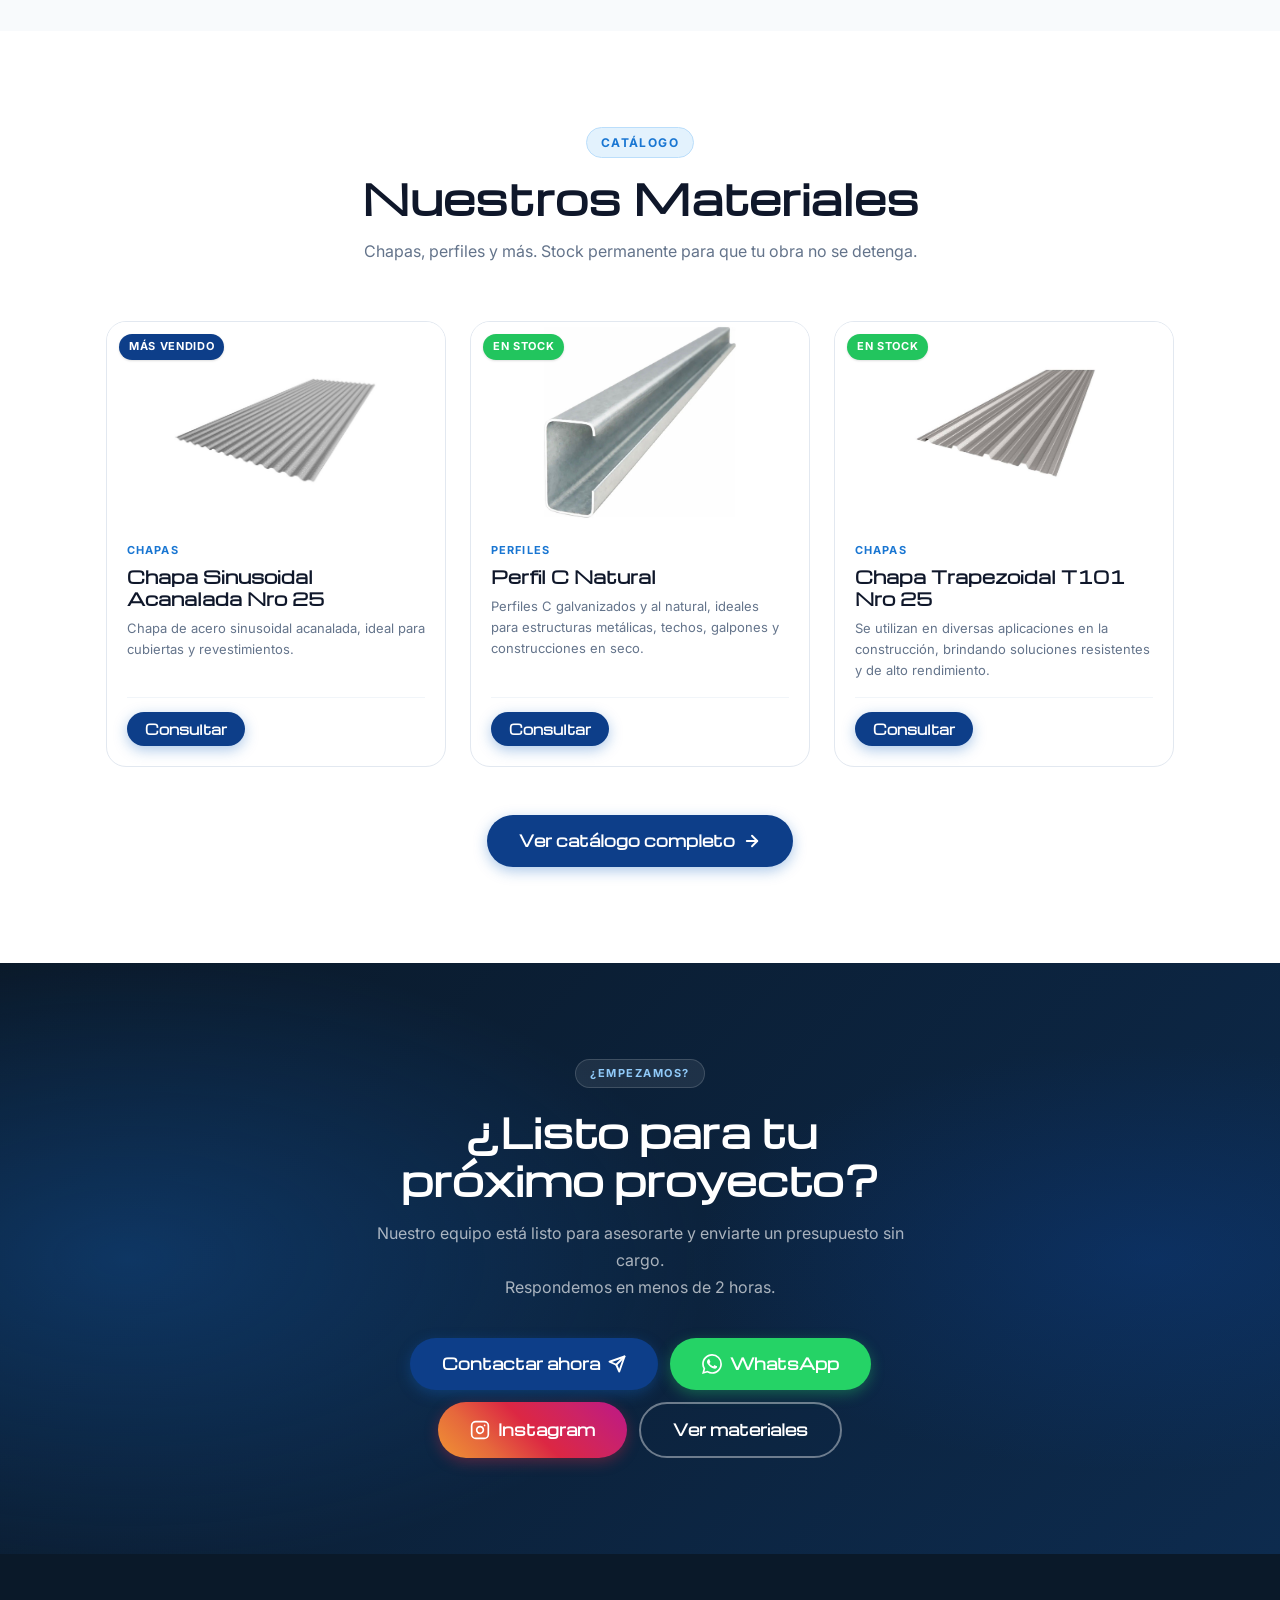
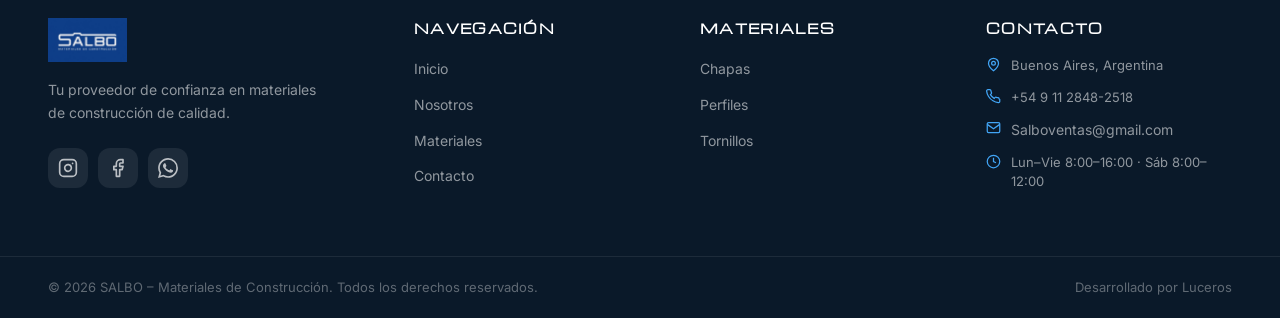
==== commit ba1a3764: "Quitar mensajes predeterminados de los enlaces de WhatsApp" ====
--- a/index.html
+++ b/index.html
@@ -19,7 +19,7 @@
   <link href="https://fonts.googleapis.com/css2?family=Inter:wght@300;400;500;600;700;800&family=Poppins:wght@400;500;600;700;800;900&display=swap" rel="stylesheet" />
 
   <!-- CSS -->
-  <link rel="stylesheet" href="assets/css/styles.css?v=2" />
+  <link rel="stylesheet" href="assets/css/styles.css?v=4" />
 </head>
 <body data-page="inicio">
 
@@ -195,7 +195,7 @@
           <div class="mat-card__body">
             <span class="mat-card__category">Chapas</span>
             <h3 class="mat-card__name">Chapa Sinusoidal Acanalada Nro 25</h3>
-            <p class="mat-card__desc">Chapa de acero sinusoidal acanalada, ideal para cubiertas y revestimientos. Medidas: 1000×2000 mm.</p>
+            <p class="mat-card__desc">Chapa de acero sinusoidal acanalada, ideal para cubiertas y revestimientos.</p>
             <div class="mat-card__footer">
               <button class="btn btn--primary btn--sm mat-card__btn" onclick="openConsult('Chapa Sinusoidal Acanalada Nro 25')">Consultar</button>
             </div>
@@ -259,7 +259,7 @@
           Contactar ahora
           <svg width="18" height="18" viewBox="0 0 24 24" fill="none" stroke="currentColor" stroke-width="2.5" stroke-linecap="round" stroke-linejoin="round" aria-hidden="true"><path d="m22 2-7 20-4-9-9-4Z"/><path d="M22 2 11 13"/></svg>
         </a>
-        <a href="https://wa.me/5491128482518?text=%C2%A1Hola!%0AGracias%20por%20comunicarte%20con%20*SALBO*%0A%0ASomos%20tu%20proveedor%20de%20materiales%20para%20construcci%C3%B3n%3A%20chapas%2C%20perfiles%2C%20tornillos%20y%20m%C3%A1s.%0A%0AEn%20breve%20te%20respondemos.%0AMientras%20tanto%2C%20pod%C3%A9s%20enviarnos%3A%0A%E2%80%A2%20Material%20que%20necesit%C3%A1s%0A%E2%80%A2%20Medidas%20o%20cantidades%0A%E2%80%A2%20Zona%20de%20entrega%20(Hacemos%20env%C3%ADos)%0A%0A%C2%A1Gracias%20por%20elegirnos!"" target="_blank" rel="noopener noreferrer" class="btn btn--wa btn--lg">
+        <a href="https://wa.me/5491128482518"" target="_blank" rel="noopener noreferrer" class="btn btn--wa btn--lg">
           <svg width="20" height="20" viewBox="0 0 24 24" fill="currentColor" aria-hidden="true"><path d="M17.472 14.382c-.297-.149-1.758-.867-2.03-.967-.273-.099-.471-.148-.67.15-.197.297-.767.966-.94 1.164-.173.199-.347.223-.644.075-.297-.15-1.255-.463-2.39-1.475-.883-.788-1.48-1.761-1.653-2.059-.173-.297-.018-.458.13-.606.134-.133.298-.347.446-.52.149-.174.198-.298.298-.497.099-.198.05-.371-.025-.52-.075-.149-.669-1.612-.916-2.207-.242-.579-.487-.5-.669-.51-.173-.008-.371-.01-.57-.01-.198 0-.52.074-.792.372-.272.297-1.04 1.016-1.04 2.479 0 1.462 1.065 2.875 1.213 3.074.149.198 2.096 3.2 5.077 4.487.709.306 1.262.489 1.694.625.712.227 1.36.195 1.871.118.571-.085 1.758-.719 2.006-1.413.248-.694.248-1.289.173-1.413-.074-.124-.272-.198-.57-.347m-5.421 7.403h-.004a9.87 9.87 0 0 1-5.031-1.378l-.361-.214-3.741.982.998-3.648-.235-.374a9.86 9.86 0 0 1-1.51-5.26c.001-5.45 4.436-9.884 9.888-9.884 2.64 0 5.122 1.03 6.988 2.898a9.825 9.825 0 0 1 2.893 6.994c-.003 5.45-4.437 9.884-9.885 9.884m8.413-18.297A11.815 11.815 0 0 0 12.05 0C5.495 0 .16 5.335.157 11.892c0 2.096.547 4.142 1.588 5.945L.057 24l6.305-1.654a11.882 11.882 0 0 0 5.683 1.448h.005c6.554 0 11.89-5.335 11.893-11.893a11.821 11.821 0 0 0-3.48-8.413Z"/></svg>
           WhatsApp
         </a>
@@ -287,7 +287,7 @@
       <p class="modal__product" id="modalProduct"></p>
       <p class="modal__desc">¿Querés consultar sobre este producto? Escribinos por WhatsApp o completá el formulario de contacto.</p>
       <div class="modal__actions">
-        <a href="https://wa.me/5491128482518?text=%C2%A1Hola!%0AGracias%20por%20comunicarte%20con%20*SALBO*%0A%0ASomos%20tu%20proveedor%20de%20materiales%20para%20construcci%C3%B3n%3A%20chapas%2C%20perfiles%2C%20tornillos%20y%20m%C3%A1s.%0A%0AEn%20breve%20te%20respondemos.%0AMientras%20tanto%2C%20pod%C3%A9s%20enviarnos%3A%0A%E2%80%A2%20Material%20que%20necesit%C3%A1s%0A%E2%80%A2%20Medidas%20o%20cantidades%0A%E2%80%A2%20Zona%20de%20entrega%20(Hacemos%20env%C3%ADos)%0A%0A%C2%A1Gracias%20por%20elegirnos!" target="_blank" rel="noopener noreferrer" class="btn btn--wa btn--full">
+        <a href="https://wa.me/5491128482518" target="_blank" rel="noopener noreferrer" class="btn btn--wa btn--full">
           <svg width="20" height="20" viewBox="0 0 24 24" fill="currentColor" aria-hidden="true"><path d="M17.472 14.382c-.297-.149-1.758-.867-2.03-.967-.273-.099-.471-.148-.67.15-.197.297-.767.966-.94 1.164-.173.199-.347.223-.644.075-.297-.15-1.255-.463-2.39-1.475-.883-.788-1.48-1.761-1.653-2.059-.173-.297-.018-.458.13-.606.134-.133.298-.347.446-.52.149-.174.198-.298.298-.497.099-.198.05-.371-.025-.52-.075-.149-.669-1.612-.916-2.207-.242-.579-.487-.5-.669-.51-.173-.008-.371-.01-.57-.01-.198 0-.52.074-.792.372-.272.297-1.04 1.016-1.04 2.479 0 1.462 1.065 2.875 1.213 3.074.149.198 2.096 3.2 5.077 4.487.709.306 1.262.489 1.694.625.712.227 1.36.195 1.871.118.571-.085 1.758-.719 2.006-1.413.248-.694.248-1.289.173-1.413-.074-.124-.272-.198-.57-.347m-5.421 7.403h-.004a9.87 9.87 0 0 1-5.031-1.378l-.361-.214-3.741.982.998-3.648-.235-.374a9.86 9.86 0 0 1-1.51-5.26c.001-5.45 4.436-9.884 9.888-9.884 2.64 0 5.122 1.03 6.988 2.898a9.825 9.825 0 0 1 2.893 6.994c-.003 5.45-4.437 9.884-9.885 9.884m8.413-18.297A11.815 11.815 0 0 0 12.05 0C5.495 0 .16 5.335.157 11.892c0 2.096.547 4.142 1.588 5.945L.057 24l6.305-1.654a11.882 11.882 0 0 0 5.683 1.448h.005c6.554 0 11.89-5.335 11.893-11.893a11.821 11.821 0 0 0-3.48-8.413Z"/></svg>
           Consultar por WhatsApp
         </a>
@@ -299,7 +299,7 @@
   </div>
 
   <!-- JS -->
-  <script src="assets/js/shared.js?v=6" defer></script>
-  <script src="assets/js/main.js?v=6" defer></script>
+  <script src="assets/js/shared.js?v=7" defer></script>
+  <script src="assets/js/main.js?v=7" defer></script>
 </body>
 </html>
